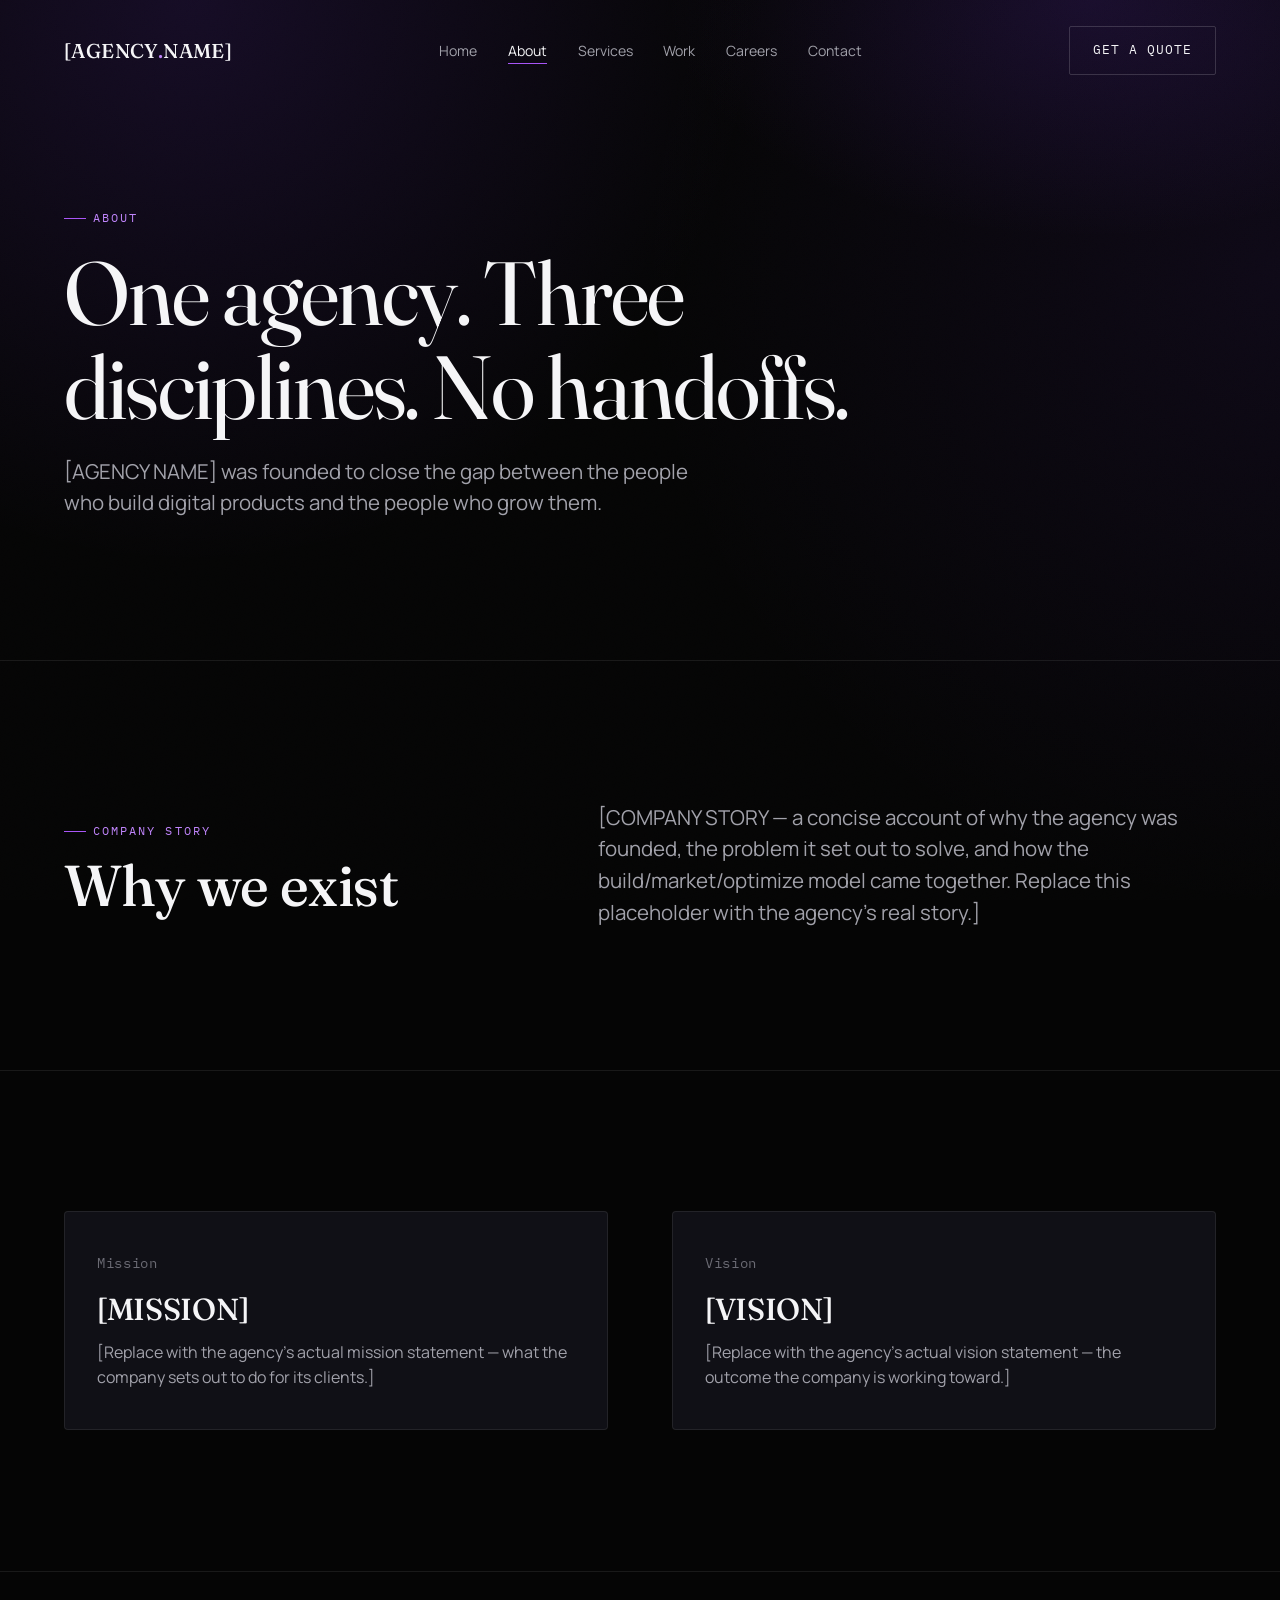
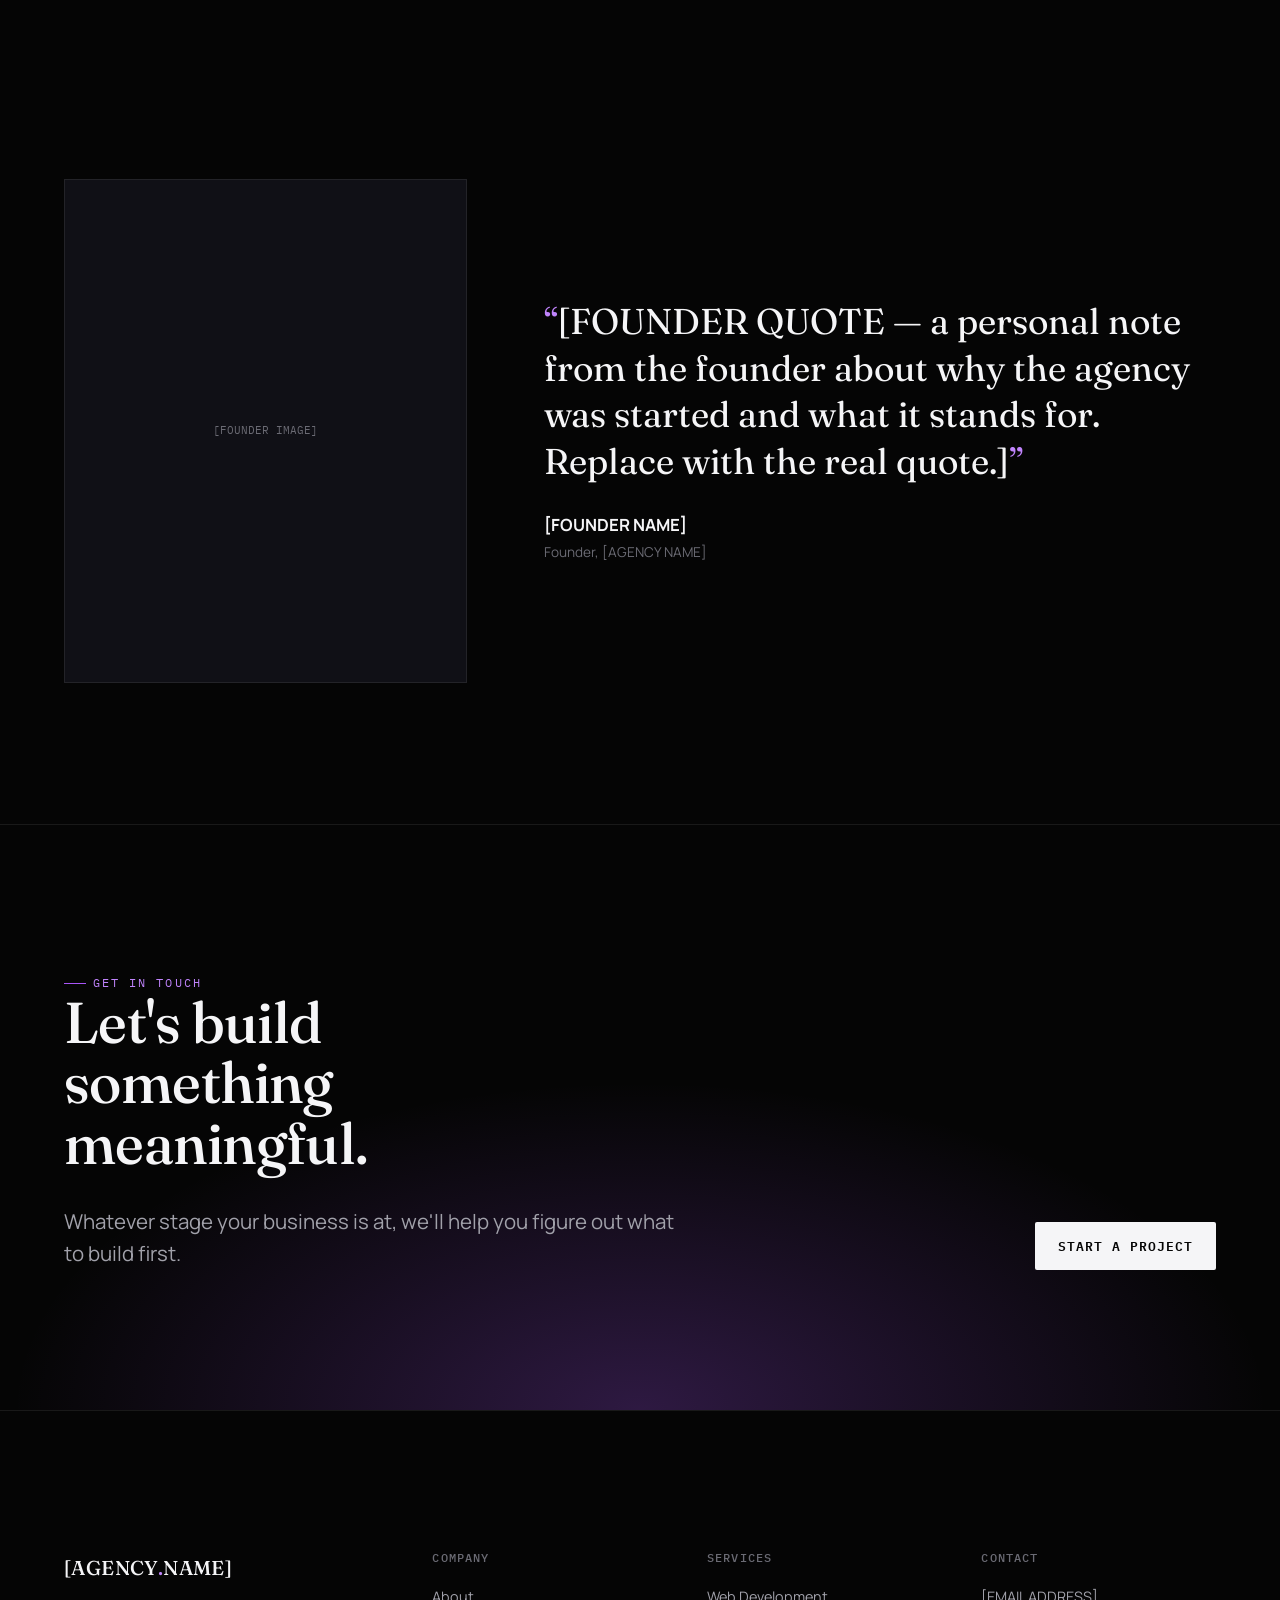
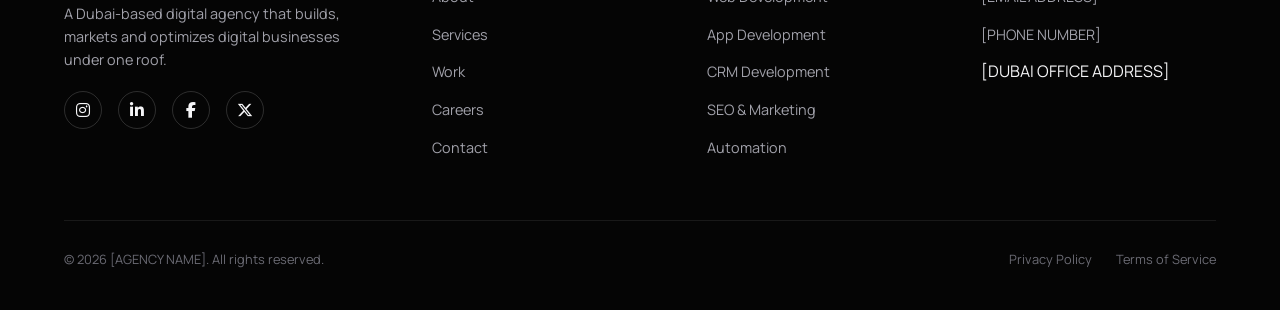
==== about.html @ dce7b220 "Add files via upload" ====
<!DOCTYPE html>
<html lang="en">
<head>
<meta charset="UTF-8">
<meta name="viewport" content="width=device-width, initial-scale=1.0">
<title>About — [AGENCY NAME]</title>
<meta name="description" content="Learn about [AGENCY NAME], a Dubai-based digital agency built around one idea: build, market and optimize as a single discipline.">
<link rel="canonical" href="[WEBSITE DOMAIN]/about.html">
<meta property="og:title" content="About — [AGENCY NAME]">
<meta property="og:description" content="A Dubai-based digital agency built around one idea: build, market and optimize as a single discipline.">
<meta property="og:type" content="website">
<meta property="og:url" content="[WEBSITE DOMAIN]/about.html">
<link rel="preconnect" href="https://fonts.googleapis.com">
<link rel="preconnect" href="https://fonts.gstatic.com" crossorigin>
<link href="https://fonts.googleapis.com/css2?family=Fraunces:ital,opsz,wght@0,9..144,300;0,9..144,400;0,9..144,500;1,9..144,400&family=Manrope:wght@400;500;600;700;800&family=IBM+Plex+Mono:wght@400;500&display=swap" rel="stylesheet">
<link rel="stylesheet" href="https://cdnjs.cloudflare.com/ajax/libs/font-awesome/6.5.1/css/all.min.css">
<link rel="stylesheet" href="css/style.css">
</head>
<body>
<a class="skip-link" href="#main">Skip to content</a>
<div class="grain" aria-hidden="true"></div>

<header class="site-header">
  <div class="container header-inner">
    <a href="index.html" class="logo">[AGENCY<span>.</span>NAME]</a>
    <nav class="main-nav" aria-label="Primary">
      <ul>
        <li><a href="index.html">Home</a></li>
        <li><a href="about.html" aria-current="page">About</a></li>
        <li><a href="services.html">Services</a></li>
        <li><a href="work.html">Work</a></li>
        <li><a href="careers.html">Careers</a></li>
        <li><a href="contact.html">Contact</a></li>
      </ul>
    </nav>
    <div class="header-actions">
      <a href="contact.html" class="btn btn-secondary">Get a Quote</a>
      <button class="nav-toggle" aria-label="Open menu" aria-expanded="false">
        <span></span><span></span><span></span>
      </button>
    </div>
  </div>
</header>

<div class="mobile-nav" id="mobile-nav">
  <nav aria-label="Mobile">
    <ul>
      <li><a href="index.html">Home</a></li>
      <li><a href="about.html">About</a></li>
      <li><a href="services.html">Services</a></li>
      <li><a href="work.html">Work</a></li>
      <li><a href="careers.html">Careers</a></li>
      <li><a href="contact.html">Contact</a></li>
    </ul>
    <a href="contact.html" class="btn btn-primary">Get a Quote</a>
  </nav>
</div>

<main id="main">

  <section class="page-hero">
    <div class="container">
      <span class="eyebrow">About</span>
      <h1>One agency. Three disciplines. No handoffs.</h1>
      <p class="lede">[AGENCY NAME] was founded to close the gap between the people who build digital products and the people who grow them.</p>
    </div>
  </section>

  <section class="section">
    <div class="container split">
      <div data-reveal>
        <span class="eyebrow">Company story</span>
        <h2 style="margin-top:16px;">Why we exist</h2>
      </div>
      <div data-reveal>
        <p class="lede">[COMPANY STORY — a concise account of why the agency was founded, the problem it set out to solve, and how the build/market/optimize model came together. Replace this placeholder with the agency's real story.]</p>
      </div>
    </div>
  </section>

  <section class="section" style="border-top:1px solid var(--border);">
    <div class="container grid grid-2">
      <div class="card" data-reveal>
        <span class="num">Mission</span>
        <h3 style="margin-top:18px;">[MISSION]</h3>
        <p style="margin-top:14px;">[Replace with the agency's actual mission statement — what the company sets out to do for its clients.]</p>
      </div>
      <div class="card" data-reveal>
        <span class="num">Vision</span>
        <h3 style="margin-top:18px;">[VISION]</h3>
        <p style="margin-top:14px;">[Replace with the agency's actual vision statement — the outcome the company is working toward.]</p>
      </div>
    </div>
  </section>

  <!-- 24 FOUNDER'S NOTE -->
  <section class="section" style="border-top:1px solid var(--border);">
    <div class="container">
      <span class="eyebrow" data-reveal>Founder's note</span>
      <div class="founder" style="margin-top:40px;" data-reveal>
        <div class="founder-img"></div>
        <div>
          <p class="founder-quote">[FOUNDER QUOTE — a personal note from the founder about why the agency was started and what it stands for. Replace with the real quote.]</p>
          <div class="founder-attribution">
            <strong>[FOUNDER NAME]</strong>
            <span>Founder, [AGENCY NAME]</span>
          </div>
        </div>
      </div>
    </div>
  </section>

  <!-- 25 ABOUT CTA -->
  <section class="section final-cta" style="border-top:1px solid var(--border);">
    <div class="container">
      <span class="eyebrow" data-reveal>Get in touch</span>
      <h2 data-reveal>Let's build something meaningful.</h2>
      <div class="final-cta-row" data-reveal>
        <p class="lede" style="margin:0;">Whatever stage your business is at, we'll help you figure out what to build first.</p>
        <a href="contact.html" class="btn btn-primary">Start a Project</a>
      </div>
    </div>
  </section>

</main>

<footer class="site-footer">
  <div class="container">
    <div class="footer-top">
      <div class="footer-brand">
        <a href="index.html" class="logo">[AGENCY<span>.</span>NAME]</a>
        <p>A Dubai-based digital agency that builds, markets and optimizes digital businesses under one roof.</p>
        <div class="footer-social">
          <a href="[SOCIAL LINK]" aria-label="Instagram"><i class="fa-brands fa-instagram"></i></a>
          <a href="[SOCIAL LINK]" aria-label="LinkedIn"><i class="fa-brands fa-linkedin-in"></i></a>
          <a href="[SOCIAL LINK]" aria-label="Facebook"><i class="fa-brands fa-facebook-f"></i></a>
          <a href="[SOCIAL LINK]" aria-label="X"><i class="fa-brands fa-x-twitter"></i></a>
        </div>
      </div>
      <div class="footer-col">
        <h4>Company</h4>
        <ul>
          <li><a href="about.html">About</a></li>
          <li><a href="services.html">Services</a></li>
          <li><a href="work.html">Work</a></li>
          <li><a href="careers.html">Careers</a></li>
          <li><a href="contact.html">Contact</a></li>
        </ul>
      </div>
      <div class="footer-col">
        <h4>Services</h4>
        <ul>
          <li><a href="services.html#build">Web Development</a></li>
          <li><a href="services.html#build">App Development</a></li>
          <li><a href="services.html#build">CRM Development</a></li>
          <li><a href="services.html#market">SEO &amp; Marketing</a></li>
          <li><a href="services.html#optimize">Automation</a></li>
        </ul>
      </div>
      <div class="footer-col">
        <h4>Contact</h4>
        <ul>
          <li><a href="mailto:[EMAIL ADDRESS]">[EMAIL ADDRESS]</a></li>
          <li><a href="tel:[PHONE NUMBER]">[PHONE NUMBER]</a></li>
          <li>[DUBAI OFFICE ADDRESS]</li>
        </ul>
      </div>
    </div>
    <div class="footer-bottom">
      <p>© <span data-year></span> [AGENCY NAME]. All rights reserved.</p>
      <div class="footer-legal">
        <a href="privacy-policy.html">Privacy Policy</a>
        <a href="terms-of-service.html">Terms of Service</a>
      </div>
    </div>
  </div>
</footer>

<script src="js/main.js" defer></script>
</body>
</html>
---- css/style.css ----
/* ==========================================================================
   [AGENCY NAME] — Premium Digital Agency
   1. Reset  2. Variables  3. Typography  4. Global  5. Layout  6. Buttons
   7. Header  8. Navigation  9. Hero  10. Sections  11. Cards  12. Forms
   13. Testimonials  14. Footer  15. Animations  16. Responsive  17. A11y
   ========================================================================== */

/* -------------------------------- 1. Reset ------------------------------- */
*, *::before, *::after { box-sizing: border-box; margin: 0; padding: 0; }
html { -webkit-text-size-adjust: 100%; scroll-behavior: smooth; }
body { min-height: 100vh; }
img, picture, video { display: block; max-width: 100%; height: auto; }
a { color: inherit; text-decoration: none; }
button, input, textarea, select { font: inherit; color: inherit; background: none; border: none; }
ul, ol { list-style: none; }
button { cursor: pointer; }

/* ------------------------------ 2. Variables ------------------------------ */
:root{
  /* surfaces */
  --bg-primary:#050505;
  --bg-secondary:#0A0A0D;
  --bg-surface:#101016;
  --bg-elevated:#16161D;

  /* purple system */
  --purple-dark:#3B176D;
  --purple:#7C3AED;
  --purple-bright:#A855F7;
  --purple-light:#C084FC;
  --glow:rgba(168,85,247,.25);
  --glow-soft:rgba(124,58,237,.14);

  /* text */
  --text-primary:#F5F5F7;
  --text-secondary:#A1A1AA;
  --text-muted:#6B6B74;

  /* lines */
  --border:rgba(255,255,255,.08);
  --border-strong:rgba(255,255,255,.16);

  /* type */
  --font-display:'Fraunces', 'Iowan Old Style', serif;
  --font-body:'Manrope', -apple-system, sans-serif;
  --font-mono:'IBM Plex Mono', ui-monospace, monospace;

  /* rhythm */
  --container:1280px;
  --gutter:clamp(20px,5vw,64px);
  --section-pad:clamp(72px,11vw,144px);
  --radius-sm:2px;
  --radius-md:4px;
  --ease:cubic-bezier(.16,1,.3,1);
}

/* ----------------------------- 3. Typography ------------------------------ */
body{
  font-family:var(--font-body);
  background:var(--bg-primary);
  color:var(--text-primary);
  font-size:16px;
  line-height:1.6;
  font-weight:400;
  -webkit-font-smoothing:antialiased;
}

h1,h2,h3,h4{
  font-family:var(--font-display);
  font-weight:500;
  line-height:1.05;
  letter-spacing:-.01em;
  color:var(--text-primary);
}

h1{ font-size:clamp(2.8rem,7vw,6.4rem); font-weight:400; letter-spacing:-.02em; }
h2{ font-size:clamp(2.1rem,4.6vw,3.6rem); }
h3{ font-size:clamp(1.4rem,2.4vw,1.9rem); font-weight:500; }
h4{ font-size:1.15rem; font-weight:600; font-family:var(--font-body); letter-spacing:-.01em; }

p{ color:var(--text-secondary); }
.lede{ font-size:clamp(1.05rem,1.6vw,1.35rem); color:var(--text-secondary); line-height:1.55; max-width:52ch; }

.eyebrow{
  font-family:var(--font-mono);
  font-size:.72rem;
  letter-spacing:.18em;
  text-transform:uppercase;
  color:var(--purple-light);
  display:inline-flex;
  align-items:center;
  gap:.6em;
}
.eyebrow::before{
  content:'';
  width:22px; height:1px;
  background:var(--purple-bright);
  display:inline-block;
}

.num{ font-family:var(--font-mono); color:var(--text-muted); font-size:.85rem; letter-spacing:.05em; }

::selection{ background:var(--purple); color:#fff; }

/* -------------------------------- 4. Global -------------------------------- */
body{
  background-image:
    radial-gradient(circle at 15% 0%, var(--glow-soft), transparent 40%),
    radial-gradient(circle at 100% 30%, rgba(124,58,237,.08), transparent 45%);
  background-attachment:fixed;
  overflow-x:hidden;
}
main{ display:block; }
.container{ max-width:var(--container); margin-inline:auto; padding-inline:var(--gutter); }
.section{ padding-block:var(--section-pad); position:relative; }
.section-tight{ padding-block:clamp(48px,7vw,96px); }
.divider{ border:none; border-top:1px solid var(--border); }
.text-center{ text-align:center; }
.grain{
  position:fixed; inset:0; pointer-events:none; z-index:2; opacity:.035; mix-blend-mode:overlay;
  background-image:url("data:image/svg+xml,%3Csvg xmlns='http://www.w3.org/2000/svg' width='120' height='120'%3E%3Cfilter id='n'%3E%3CfeTurbulence type='fractalNoise' baseFrequency='0.9' numOctaves='2' stitchTiles='stitch'/%3E%3C/filter%3E%3Crect width='100%25' height='100%25' filter='url(%23n)'/%3E%3C/svg%3E");
}

/* -------------------------------- 5. Layout -------------------------------- */
.grid{ display:grid; gap:var(--gutter); }
.grid-2{ grid-template-columns:repeat(2,1fr); }
.grid-3{ grid-template-columns:repeat(3,1fr); }
.grid-12{ grid-template-columns:repeat(12,1fr); }
.split{ display:grid; grid-template-columns:.85fr 1.15fr; gap:clamp(32px,6vw,96px); align-items:center; }
.split.reverse{ grid-template-columns:1.15fr .85fr; }
.split.reverse > *:first-child{ order:2; }

/* -------------------------------- 6. Buttons -------------------------------- */
.btn{
  display:inline-flex; align-items:center; gap:.6em;
  font-family:var(--font-mono);
  font-size:.8rem; letter-spacing:.08em; text-transform:uppercase;
  padding:1.05em 1.8em;
  border-radius:var(--radius-sm);
  transition:transform .45s var(--ease), background .3s ease, border-color .3s ease, color .3s ease;
  white-space:nowrap;
}
.btn-primary{
  background:var(--text-primary); color:var(--bg-primary); font-weight:600;
}
.btn-primary:hover{ background:var(--purple-light); transform:translateY(-2px); }
.btn-secondary{
  border:1px solid var(--border-strong); color:var(--text-primary);
}
.btn-secondary:hover{ border-color:var(--purple-bright); color:var(--purple-light); transform:translateY(-2px); }
.btn-ghost{
  color:var(--text-secondary); border-bottom:1px solid var(--border-strong); padding:.4em 0; border-radius:0;
}
.btn-ghost:hover{ color:var(--purple-light); border-color:var(--purple-bright); }
.btn:focus-visible, a:focus-visible, button:focus-visible, input:focus-visible, textarea:focus-visible, select:focus-visible{
  outline:2px solid var(--purple-bright); outline-offset:3px;
}

/* -------------------------------- 7. Header -------------------------------- */
.site-header{
  position:fixed; top:0; left:0; right:0; z-index:100;
  padding-block:26px;
  transition:padding .4s var(--ease), background .4s var(--ease), backdrop-filter .4s var(--ease), border-color .4s var(--ease);
  border-bottom:1px solid transparent;
}
.site-header.is-scrolled{
  padding-block:16px;
  background:rgba(5,5,5,.72);
  backdrop-filter:blur(16px) saturate(140%);
  -webkit-backdrop-filter:blur(16px) saturate(140%);
  border-bottom:1px solid var(--border);
  box-shadow:0 12px 40px -20px rgba(0,0,0,.6);
}
.header-inner{ display:flex; align-items:center; justify-content:space-between; gap:24px; }
.logo{
  font-family:var(--font-display); font-size:1.25rem; letter-spacing:.02em; color:var(--text-primary); font-weight:500;
}
.logo span{ color:var(--purple-light); }

/* -------------------------------- 8. Navigation -------------------------------- */
.main-nav ul{ display:flex; gap:clamp(20px,2.4vw,40px); }
.main-nav a{
  font-size:.88rem; color:var(--text-secondary); position:relative; padding-block:4px; transition:color .3s ease;
}
.main-nav a::after{
  content:''; position:absolute; left:0; right:100%; bottom:0; height:1px; background:var(--purple-bright);
  transition:right .35s var(--ease);
}
.main-nav a:hover, .main-nav a[aria-current="page"]{ color:var(--text-primary); }
.main-nav a:hover::after, .main-nav a[aria-current="page"]::after{ right:0; }
.header-actions{ display:flex; align-items:center; gap:20px; }
.nav-toggle{
  display:none; flex-direction:column; gap:5px; width:26px; z-index:200;
}
.nav-toggle span{ height:1px; background:var(--text-primary); width:100%; transition:transform .35s var(--ease), opacity .3s ease; }

.mobile-nav{
  position:fixed; inset:0; z-index:150;
  background:rgba(5,5,5,.98); backdrop-filter:blur(20px);
  display:flex; flex-direction:column; justify-content:center; padding:var(--gutter);
  opacity:0; visibility:hidden; transform:translateY(-8px);
  transition:opacity .4s var(--ease), transform .4s var(--ease), visibility 0s linear .4s;
}
.mobile-nav.is-open{ opacity:1; visibility:visible; transform:translateY(0); transition:opacity .4s var(--ease), transform .4s var(--ease); }
.mobile-nav ul{ display:flex; flex-direction:column; gap:6px; }
.mobile-nav a{
  font-family:var(--font-display); font-size:clamp(2.2rem,10vw,3.4rem); font-weight:400; color:var(--text-primary);
  padding-block:.15em; display:inline-block;
}
.mobile-nav a:hover{ color:var(--purple-light); }
.mobile-nav .btn-primary{ margin-top:36px; }

/* -------------------------------- 9. Hero -------------------------------- */
.hero{
  min-height:100svh; display:flex; flex-direction:column; justify-content:flex-end;
  padding-top:calc(var(--section-pad) + 60px);
  padding-bottom:clamp(48px,7vw,88px);
  position:relative;
  border-bottom:1px solid var(--border);
}
.hero::before{
  content:''; position:absolute; inset:0; z-index:-1;
  background:
    radial-gradient(ellipse 60% 50% at 78% 8%, var(--glow), transparent 60%),
    radial-gradient(ellipse 50% 40% at 5% 90%, var(--glow-soft), transparent 65%);
}
.hero-top{ display:flex; justify-content:space-between; align-items:flex-start; gap:32px; margin-bottom:clamp(28px,5vw,60px); }
.hero-kicker{ max-width:360px; }
.hero-kicker p{ font-size:.95rem; margin-top:14px; }
.hero h1{ max-width:16ch; }
.hero h1 em{ font-style:italic; color:var(--purple-light); font-weight:300; }
.hero-bottom{ display:flex; justify-content:space-between; align-items:flex-end; gap:32px; flex-wrap:wrap; }
.hero-actions{ display:flex; gap:16px; flex-wrap:wrap; }
.hero-meta{ display:flex; gap:40px; }
.hero-meta div{ font-family:var(--font-mono); font-size:.72rem; color:var(--text-muted); letter-spacing:.06em; }
.hero-meta strong{ display:block; color:var(--text-primary); font-family:var(--font-body); font-size:1rem; margin-top:6px; }

/* Simple page hero (inner pages) */
.page-hero{
  padding-top:calc(var(--section-pad) + 60px); padding-bottom:var(--section-pad);
  border-bottom:1px solid var(--border); position:relative;
}
.page-hero::before{
  content:''; position:absolute; inset:0; z-index:-1;
  background:radial-gradient(ellipse 55% 60% at 85% 0%, var(--glow-soft), transparent 60%);
}
.page-hero h1{ max-width:18ch; margin-top:18px; }
.page-hero .lede{ margin-top:22px; }

/* -------------------------------- 10. Sections -------------------------------- */
.section-head{ display:flex; justify-content:space-between; align-items:flex-end; gap:40px; margin-bottom:clamp(40px,6vw,72px); flex-wrap:wrap; }
.section-head h2{ margin-top:16px; max-width:14ch; }
.section-head .lede{ margin-top:0; }

/* marquee */
.marquee-wrap{ overflow:hidden; border-block:1px solid var(--border); padding-block:34px; }
.marquee-track{ display:flex; gap:80px; width:max-content; animation:marquee 34s linear infinite; }
.marquee-track span{ font-family:var(--font-display); font-style:italic; font-size:1.4rem; color:var(--text-muted); white-space:nowrap; }
@keyframes marquee{ from{ transform:translateX(0);} to{ transform:translateX(-50%);} }

/* problem list */
.problem-list{ display:grid; grid-template-columns:repeat(2,1fr); gap:1px; background:var(--border); border:1px solid var(--border); margin-top:48px; }
.problem-item{ background:var(--bg-primary); padding:28px 32px; display:flex; gap:18px; align-items:flex-start; }
.problem-item .num{ padding-top:.2em; }

/* BUILD MARKET OPTIMIZE triptych */
.bmo{ display:grid; grid-template-columns:repeat(3,1fr); border:1px solid var(--border); margin-top:56px; }
.bmo-panel{
  padding:44px 34px; border-right:1px solid var(--border); position:relative; cursor:pointer;
  transition:background .5s var(--ease), flex-grow .5s var(--ease);
}
.bmo-panel:last-child{ border-right:none; }
.bmo-panel::before{
  content:''; position:absolute; inset:0; opacity:0; transition:opacity .5s var(--ease);
  background:linear-gradient(180deg, var(--glow-soft), transparent 70%);
}
.bmo-panel.is-active::before, .bmo-panel:hover::before{ opacity:1; }
.bmo-panel .num{ display:block; margin-bottom:28px; }
.bmo-panel h3{ margin-bottom:14px; }
.bmo-panel p{ font-size:.92rem; margin-bottom:22px; }
.bmo-services{ display:flex; flex-direction:column; gap:9px; max-height:0; overflow:hidden; opacity:0; transition:max-height .5s var(--ease), opacity .4s ease; }
.bmo-panel.is-active .bmo-services, .bmo-panel:hover .bmo-services{ max-height:260px; opacity:1; }
.bmo-services li{ font-size:.85rem; color:var(--text-secondary); padding-left:16px; position:relative; }
.bmo-services li::before{ content:'—'; position:absolute; left:0; color:var(--purple-bright); }

/* process */
.process-list{ margin-top:48px; }
.process-row{
  display:grid; grid-template-columns:80px 1fr 1.4fr; gap:32px; align-items:baseline;
  padding-block:30px; border-top:1px solid var(--border);
}
.process-row:last-child{ border-bottom:1px solid var(--border); }
.process-row h3{ font-size:clamp(1.3rem,2.6vw,1.9rem); }

/* industries */
.industry-list{ display:flex; flex-wrap:wrap; gap:14px; margin-top:40px; }
.industry-list span{
  border:1px solid var(--border-strong); padding:.7em 1.3em; border-radius:100px; font-size:.85rem; color:var(--text-secondary);
  transition:border-color .3s ease, color .3s ease;
}
.industry-list span:hover{ border-color:var(--purple-bright); color:var(--purple-light); }

/* final CTA */
.final-cta{
  text-align:left; position:relative; border-top:1px solid var(--border); overflow:hidden;
}
.final-cta::before{
  content:''; position:absolute; inset:0; z-index:-1;
  background:radial-gradient(ellipse 70% 80% at 50% 100%, var(--glow), transparent 70%);
}
.final-cta h2{ max-width:14ch; }
.final-cta-row{ display:flex; justify-content:space-between; align-items:flex-end; gap:32px; flex-wrap:wrap; margin-top:32px; }

/* newsletter */
.newsletter{ border-top:1px solid var(--border); }
.newsletter-inner{ display:flex; justify-content:space-between; align-items:center; gap:32px; flex-wrap:wrap; }
.newsletter-form{ display:flex; gap:0; border-bottom:1px solid var(--border-strong); min-width:320px; padding-bottom:8px; }
.newsletter-form input{ flex:1; font-size:1rem; color:var(--text-primary); }
.newsletter-form input::placeholder{ color:var(--text-muted); }
.newsletter-form button{ font-family:var(--font-mono); font-size:.75rem; letter-spacing:.1em; text-transform:uppercase; color:var(--purple-light); }

/* -------------------------------- 11. Cards -------------------------------- */
.card{
  background:var(--bg-surface); border:1px solid var(--border); padding:38px 32px; border-radius:var(--radius-md);
  transition:border-color .35s ease, transform .35s var(--ease);
}
.card:hover{ border-color:var(--border-strong); transform:translateY(-4px); }

.service-cards{ display:grid; grid-template-columns:repeat(3,1fr); gap:1px; background:var(--border); border:1px solid var(--border); margin-top:8px; }
.service-card{ background:var(--bg-primary); padding:44px 34px; display:flex; flex-direction:column; height:100%; }
.service-card h3{ margin-top:20px; margin-bottom:12px; }
.service-card p{ font-size:.92rem; flex:1; margin-bottom:24px; }

.work-list{ display:flex; flex-direction:column; margin-top:48px; }
.work-item{
  display:grid; grid-template-columns:.9fr 1.6fr; gap:clamp(24px,4vw,56px); align-items:center;
  padding-block:clamp(28px,5vw,48px); border-top:1px solid var(--border); position:relative;
}
.work-list .work-item:last-child{ border-bottom:1px solid var(--border); }
.work-media{ aspect-ratio:4/3; background:var(--bg-surface); border:1px solid var(--border); overflow:hidden; position:relative; }
.work-media::after{ content:'[CASE STUDY IMAGE]'; position:absolute; inset:0; display:flex; align-items:center; justify-content:center; font-family:var(--font-mono); font-size:.7rem; color:var(--text-muted); text-align:center; padding:12px; }
.work-media img{ width:100%; height:100%; object-fit:cover; transition:transform .6s var(--ease); }
.work-item:hover .work-media img{ transform:scale(1.04); }
.work-tags{ display:flex; gap:10px; margin-bottom:16px; }
.work-tags span{ font-family:var(--font-mono); font-size:.7rem; text-transform:uppercase; letter-spacing:.06em; color:var(--text-muted); border:1px solid var(--border-strong); padding:.4em .9em; border-radius:100px; }
.work-item h3{ margin-bottom:12px; }
.work-item p{ max-width:48ch; margin-bottom:18px; }

.faq-item{ border-top:1px solid var(--border); }
.faq-list{ margin-top:20px; }
.faq-list .faq-item:last-child{ border-bottom:1px solid var(--border); }
.faq-q{
  width:100%; display:flex; justify-content:space-between; align-items:center; gap:24px; text-align:left;
  padding-block:26px; font-family:var(--font-body); font-size:1.05rem; font-weight:500; color:var(--text-primary);
}
.faq-q .plus{ font-family:var(--font-mono); color:var(--purple-light); transition:transform .35s var(--ease); flex-shrink:0; }
.faq-item.is-open .faq-q .plus{ transform:rotate(45deg); }
.faq-a{ max-height:0; overflow:hidden; transition:max-height .4s var(--ease); }
.faq-a p{ padding-bottom:26px; max-width:60ch; }

/* -------------------------------- 12. Forms -------------------------------- */
.form-field{ margin-bottom:26px; }
.form-field label{ display:block; font-family:var(--font-mono); font-size:.72rem; letter-spacing:.08em; text-transform:uppercase; color:var(--text-muted); margin-bottom:10px; }
.form-field input, .form-field textarea, .form-field select{
  width:100%; padding:14px 0; border-bottom:1px solid var(--border-strong); font-size:1rem; color:var(--text-primary); background:transparent;
  transition:border-color .3s ease;
}
.form-field select{ padding-block:14px; }
.form-field select option{ background:var(--bg-surface); }
.form-field input:focus, .form-field textarea:focus, .form-field select:focus{ border-color:var(--purple-bright); outline:none; }
.form-field textarea{ resize:vertical; min-height:120px; }
.form-row{ display:grid; grid-template-columns:1fr 1fr; gap:24px; }
.form-field.error input, .form-field.error textarea, .form-field.error select{ border-color:#E4574C; }
.field-error{ display:none; font-size:.78rem; color:#E4574C; margin-top:8px; font-family:var(--font-mono); }
.form-field.error .field-error{ display:block; }
.form-note{ font-size:.82rem; color:var(--text-muted); margin-top:22px; }
.form-success{ display:none; border:1px solid var(--purple-bright); background:var(--glow-soft); padding:22px 24px; margin-top:24px; font-size:.9rem; }
.form-success.is-visible{ display:block; }

/* -------------------------------- 13. Testimonials -------------------------------- */
.testimonial-grid{ display:grid; grid-template-columns:repeat(3,1fr); gap:24px; margin-top:48px; }
.testimonial-card{ aspect-ratio:9/16; background:var(--bg-surface); border:1px solid var(--border); position:relative; overflow:hidden; }
.testimonial-card .poster-label{
  position:absolute; inset:0; display:flex; flex-direction:column; align-items:center; justify-content:center; gap:16px;
  font-family:var(--font-mono); font-size:.72rem; color:var(--text-muted); text-align:center; padding:20px;
}
.play-btn{
  width:56px; height:56px; border-radius:50%; border:1px solid var(--border-strong); display:flex; align-items:center; justify-content:center;
  transition:border-color .3s ease, background .3s ease;
}
.play-btn::before{ content:''; width:0; height:0; border-top:8px solid transparent; border-bottom:8px solid transparent; border-left:13px solid var(--text-primary); margin-left:3px; }
.testimonial-card:hover .play-btn{ border-color:var(--purple-bright); background:var(--glow-soft); }
.testimonial-card video{ position:absolute; inset:0; width:100%; height:100%; object-fit:cover; display:none; }
.testimonial-card.is-playing video{ display:block; }
.testimonial-card.is-playing .poster-label{ display:none; }

/* founder note */
.founder{ display:grid; grid-template-columns:.75fr 1.25fr; gap:clamp(32px,6vw,80px); align-items:center; }
.founder-img{ aspect-ratio:4/5; background:var(--bg-surface); border:1px solid var(--border); position:relative; }
.founder-img::after{ content:'[FOUNDER IMAGE]'; position:absolute; inset:0; display:flex; align-items:center; justify-content:center; font-family:var(--font-mono); font-size:.7rem; color:var(--text-muted); }
.founder-quote{ font-family:var(--font-display); font-size:clamp(1.5rem,2.8vw,2.3rem); font-weight:400; line-height:1.3; color:var(--text-primary); }
.founder-quote::before{ content:'“'; color:var(--purple-light); }
.founder-quote::after{ content:'”'; color:var(--purple-light); }
.founder-attribution{ margin-top:28px; }
.founder-attribution strong{ display:block; font-family:var(--font-body); font-size:1.05rem; }
.founder-attribution span{ font-size:.85rem; color:var(--text-muted); }

/* -------------------------------- 14. Footer -------------------------------- */
.site-footer{ border-top:1px solid var(--border); padding-block:var(--section-pad) 40px; position:relative; }
.footer-top{ display:grid; grid-template-columns:1.4fr 1fr 1fr 1fr; gap:40px; padding-bottom:60px; }
.footer-brand p{ margin-top:18px; max-width:32ch; font-size:.9rem; }
.footer-col h4{ font-family:var(--font-mono); font-size:.72rem; letter-spacing:.1em; text-transform:uppercase; color:var(--text-muted); font-weight:500; margin-bottom:20px; }
.footer-col ul{ display:flex; flex-direction:column; gap:12px; }
.footer-col a{ font-size:.9rem; color:var(--text-secondary); transition:color .3s ease; }
.footer-col a:hover{ color:var(--purple-light); }
.footer-social{ display:flex; gap:16px; margin-top:20px; }
.footer-social a{ width:38px; height:38px; border:1px solid var(--border-strong); border-radius:50%; display:flex; align-items:center; justify-content:center; transition:border-color .3s ease, color .3s ease; }
.footer-social a:hover{ border-color:var(--purple-bright); color:var(--purple-light); }
.footer-bottom{ border-top:1px solid var(--border); padding-top:28px; display:flex; justify-content:space-between; align-items:center; flex-wrap:wrap; gap:16px; }
.footer-bottom p{ font-size:.8rem; color:var(--text-muted); }
.footer-legal{ display:flex; gap:24px; }
.footer-legal a{ font-size:.8rem; color:var(--text-muted); }
.footer-legal a:hover{ color:var(--purple-light); }

/* -------------------------------- 15. Animations -------------------------------- */
[data-reveal]{ opacity:0; transform:translateY(28px); transition:opacity .9s var(--ease), transform .9s var(--ease); }
[data-reveal].is-visible{ opacity:1; transform:translateY(0); }
[data-reveal="stagger"] > *{ transition-delay:calc(var(--i, 0) * 90ms); }

@media (prefers-reduced-motion: reduce){
  *{ animation-duration:.001ms !important; animation-iteration-count:1 !important; transition-duration:.001ms !important; scroll-behavior:auto !important; }
}

/* -------------------------------- 16. Responsive -------------------------------- */
@media (max-width:1080px){
  .footer-top{ grid-template-columns:1.4fr 1fr 1fr; }
  .footer-col:nth-child(4){ grid-column:2; }
}
@media (max-width:900px){
  .main-nav, .header-actions .btn-secondary{ display:none; }
  .nav-toggle{ display:flex; }
  .split, .split.reverse{ grid-template-columns:1fr; }
  .split.reverse > *:first-child{ order:0; }
  .grid-2, .grid-3{ grid-template-columns:1fr; }
  .bmo{ grid-template-columns:1fr; }
  .bmo-panel{ border-right:none; border-bottom:1px solid var(--border); }
  .bmo-services{ max-height:none !important; opacity:1 !important; }
  .service-cards{ grid-template-columns:1fr; }
  .problem-list{ grid-template-columns:1fr; }
  .work-item{ grid-template-columns:1fr; }
  .process-row{ grid-template-columns:50px 1fr; }
  .process-row > p{ grid-column:1/-1; }
  .testimonial-grid{ grid-template-columns:repeat(2,1fr); }
  .footer-top{ grid-template-columns:1fr 1fr; }
  .footer-brand{ grid-column:1/-1; }
  .form-row{ grid-template-columns:1fr; }
  .founder{ grid-template-columns:1fr; }
  .hero-top, .hero-bottom{ flex-direction:column; align-items:flex-start; }
  .newsletter-inner{ flex-direction:column; align-items:flex-start; }
}
@media (max-width:560px){
  .testimonial-grid{ grid-template-columns:1fr; }
  .hero-meta{ gap:24px; flex-wrap:wrap; }
  :root{ --section-pad:64px; }
}

/* -------------------------------- 17. Accessibility -------------------------------- */
.skip-link{
  position:absolute; left:-999px; top:auto; background:var(--purple); color:#fff; padding:14px 20px; z-index:999;
  font-family:var(--font-mono); font-size:.85rem;
}
.skip-link:focus{ left:16px; top:16px; }
.sr-only{ position:absolute; width:1px; height:1px; overflow:hidden; clip:rect(0,0,0,0); white-space:nowrap; }
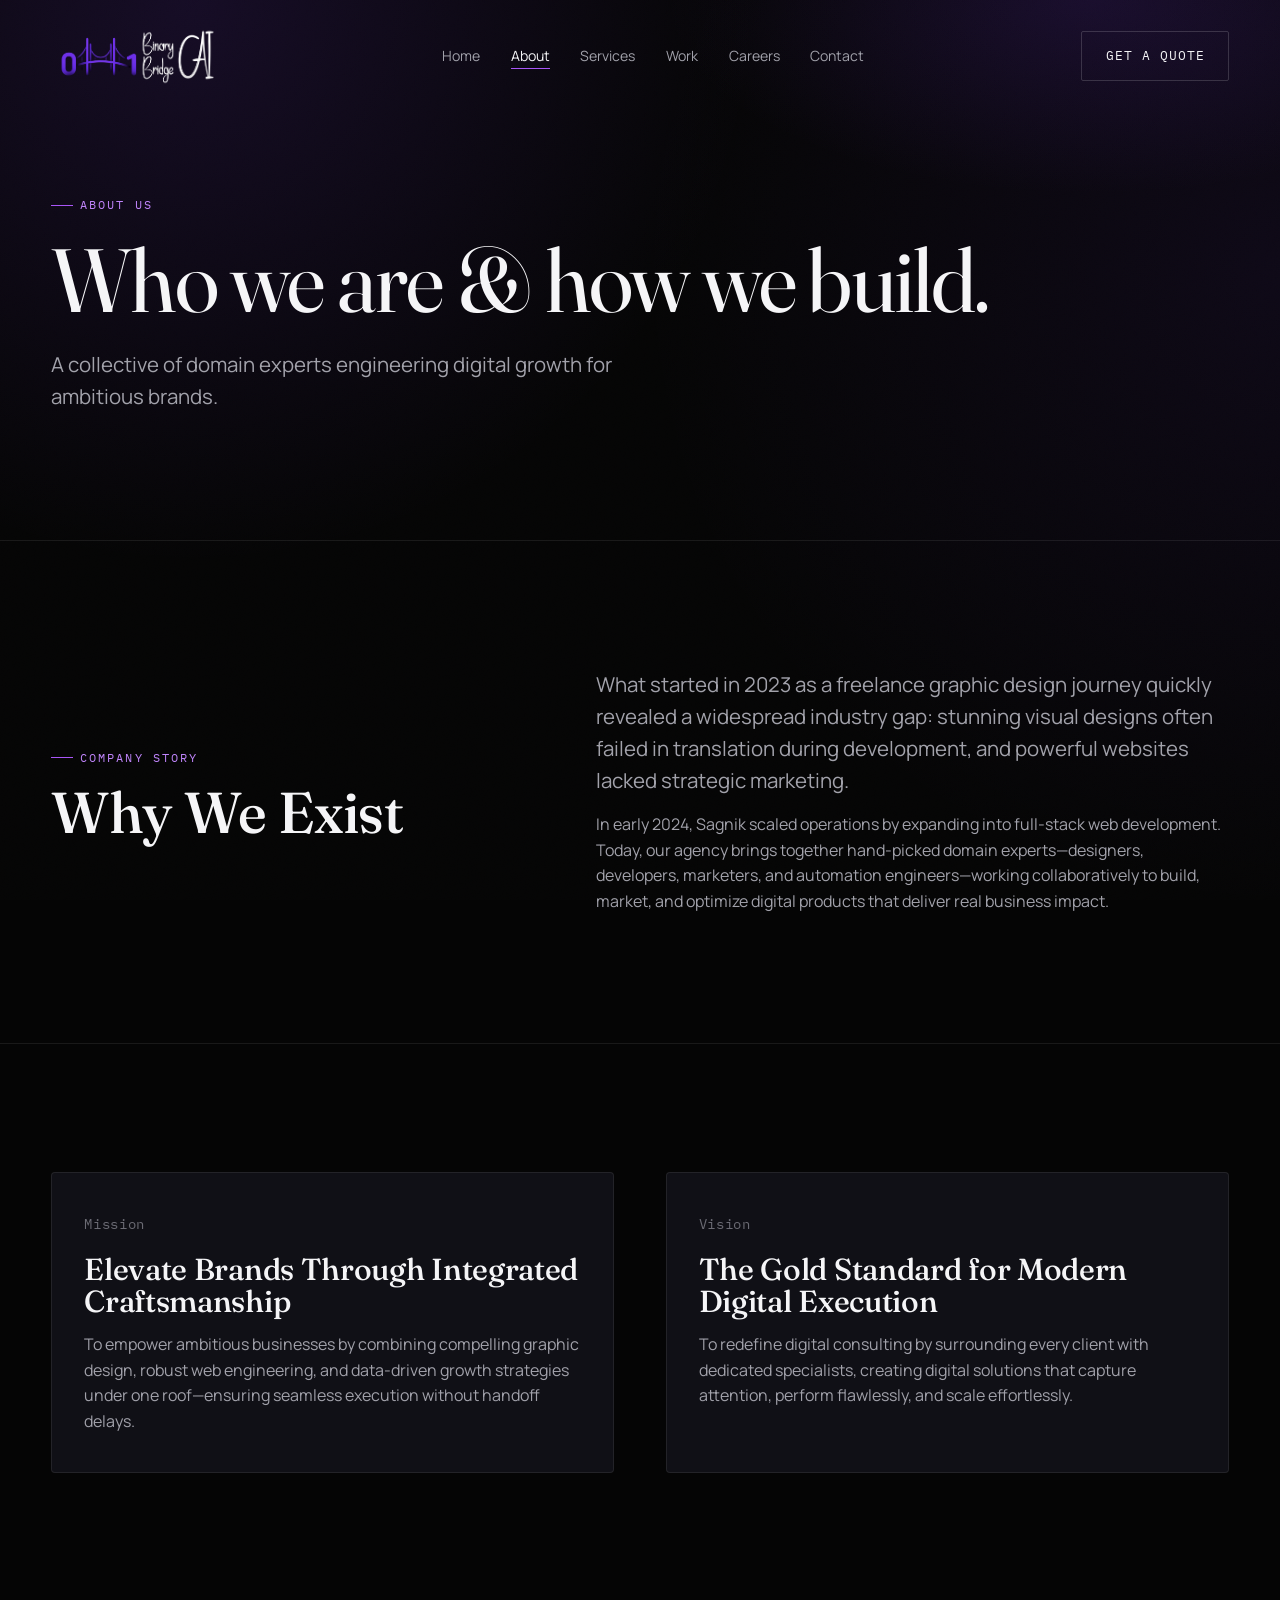
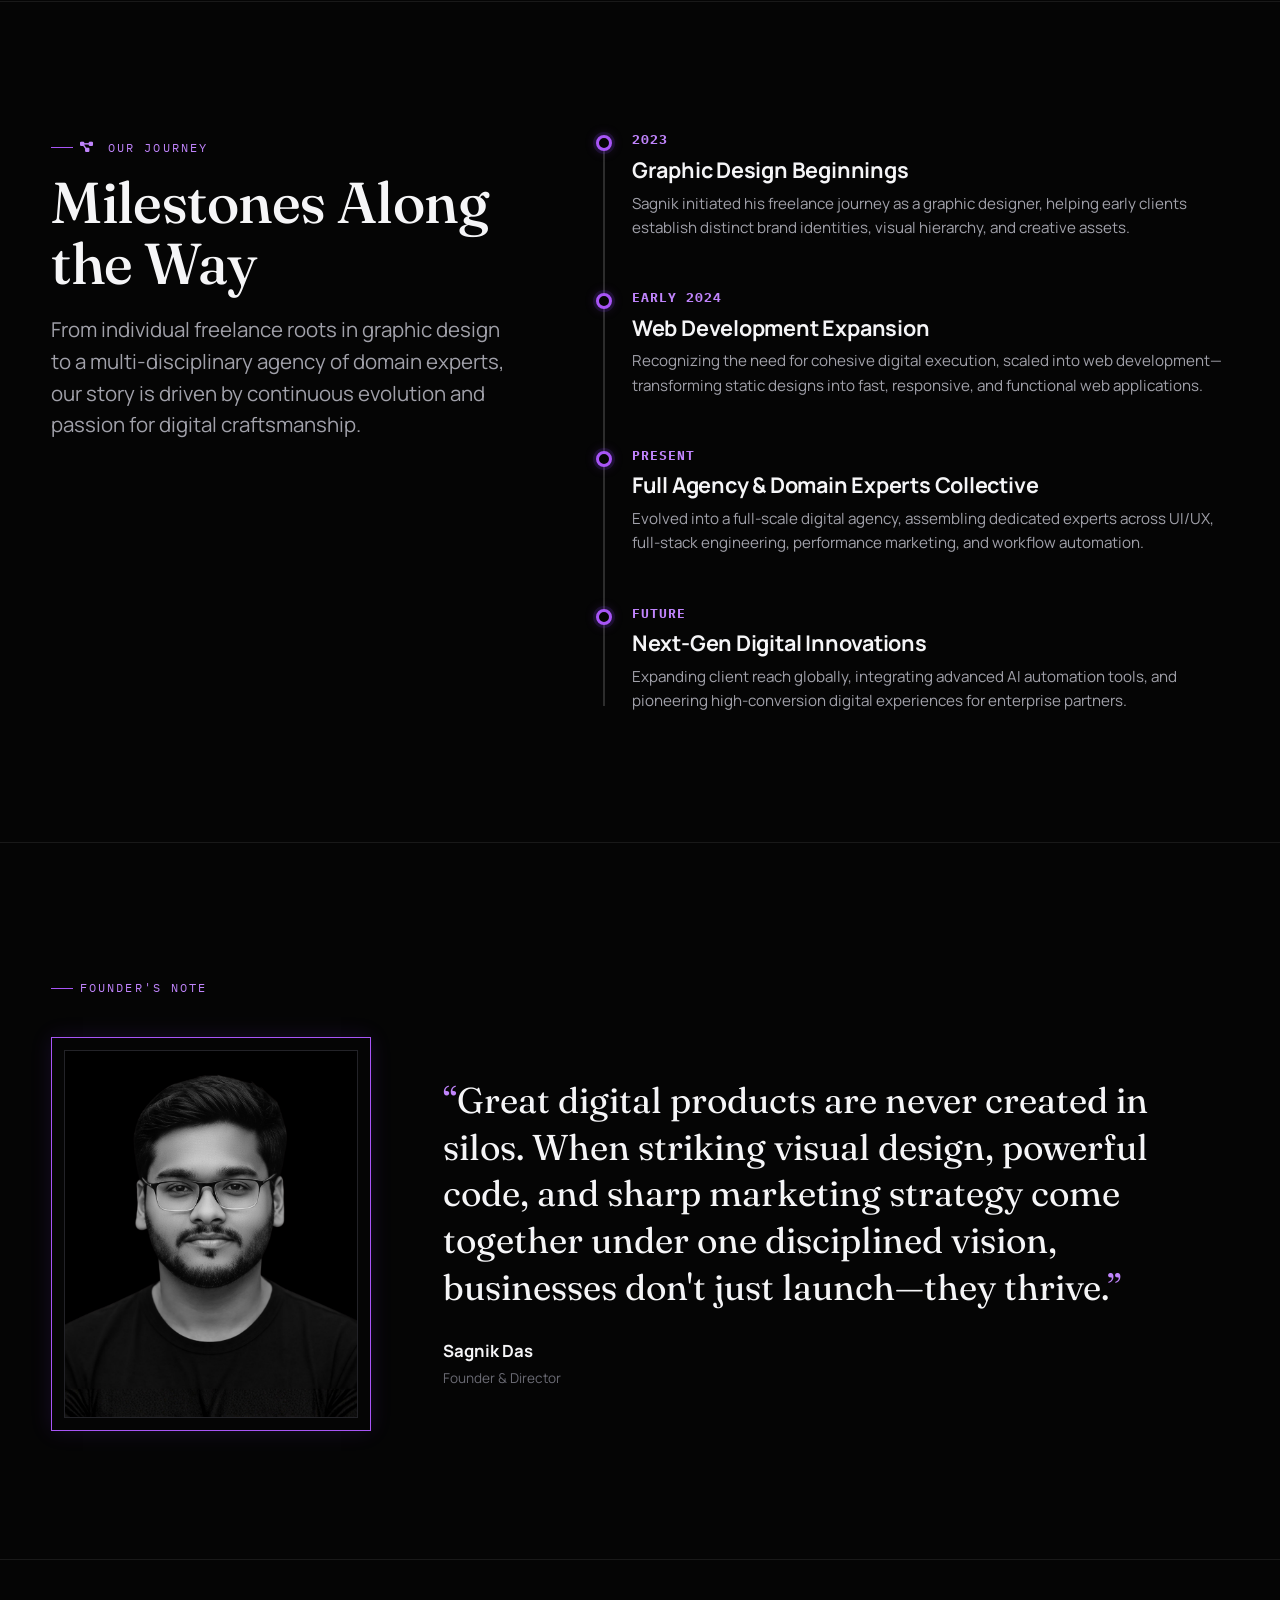
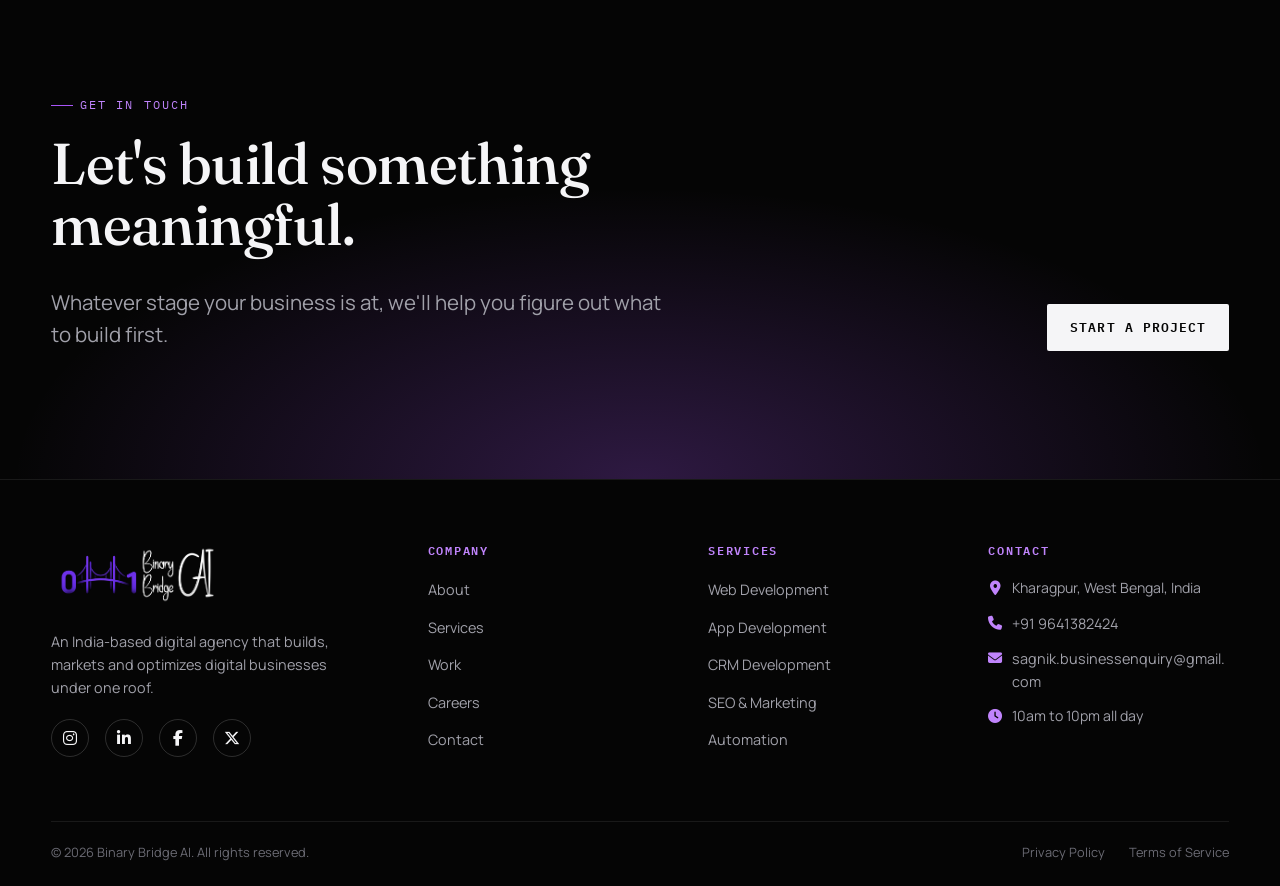
==== commit c2a3e651: "Add files via upload" ====
--- a/about.html
+++ b/about.html
@@ -1,181 +1,271 @@
 <!DOCTYPE html>
 <html lang="en">
+
 <head>
-<meta charset="UTF-8">
-<meta name="viewport" content="width=device-width, initial-scale=1.0">
-<title>About — [AGENCY NAME]</title>
-<meta name="description" content="Learn about [AGENCY NAME], a Dubai-based digital agency built around one idea: build, market and optimize as a single discipline.">
-<link rel="canonical" href="[WEBSITE DOMAIN]/about.html">
-<meta property="og:title" content="About — [AGENCY NAME]">
-<meta property="og:description" content="A Dubai-based digital agency built around one idea: build, market and optimize as a single discipline.">
-<meta property="og:type" content="website">
-<meta property="og:url" content="[WEBSITE DOMAIN]/about.html">
-<link rel="preconnect" href="https://fonts.googleapis.com">
-<link rel="preconnect" href="https://fonts.gstatic.com" crossorigin>
-<link href="https://fonts.googleapis.com/css2?family=Fraunces:ital,opsz,wght@0,9..144,300;0,9..144,400;0,9..144,500;1,9..144,400&family=Manrope:wght@400;500;600;700;800&family=IBM+Plex+Mono:wght@400;500&display=swap" rel="stylesheet">
-<link rel="stylesheet" href="https://cdnjs.cloudflare.com/ajax/libs/font-awesome/6.5.1/css/all.min.css">
-<link rel="stylesheet" href="css/style.css">
+  <meta charset="UTF-8">
+  <meta name="viewport" content="width=device-width, initial-scale=1.0">
+  <title>About — Binary Bridge AI</title>
+  <meta name="description"
+    content="Learn about Binary Bridge AI — founded in 2023 by Sagnik, evolving from graphic design to web development and a full-service agency of domain experts.">
+  <link rel="canonical" href="https://binarybridge.ai/about.html">
+  <meta property="og:title" content="About — Binary Bridge AI">
+  <meta property="og:description"
+    content="From graphic design beginnings in 2023 to web development and a full-service collective of expert domain professionals.">
+  <meta property="og:type" content="website">
+  <meta property="og:url" content="https://binarybridge.ai/about.html">
+  <link rel="preconnect" href="https://fonts.googleapis.com">
+  <link rel="preconnect" href="https://fonts.gstatic.com" crossorigin>
+  <link
+    href="https://fonts.googleapis.com/css2?family=Fraunces:ital,opsz,wght@0,9..144,300;0,9..144,400;0,9..144,500;1,9..144,400&family=Manrope:wght@400;500;600;700;800&family=IBM+Plex+Mono:wght@400;500&display=swap"
+    rel="stylesheet">
+  <link rel="stylesheet" href="https://cdnjs.cloudflare.com/ajax/libs/font-awesome/6.5.1/css/all.min.css">
+  <link rel="icon" type="image/png" href="assets/logos/favicon.png">
+  <link rel="apple-touch-icon" href="assets/logos/favicon.png">
+  <link rel="stylesheet" href="css/style.css">
 </head>
+
 <body>
-<a class="skip-link" href="#main">Skip to content</a>
-<div class="grain" aria-hidden="true"></div>
-
-<header class="site-header">
-  <div class="container header-inner">
-    <a href="index.html" class="logo">[AGENCY<span>.</span>NAME]</a>
-    <nav class="main-nav" aria-label="Primary">
-      <ul>
-        <li><a href="index.html">Home</a></li>
-        <li><a href="about.html" aria-current="page">About</a></li>
-        <li><a href="services.html">Services</a></li>
-        <li><a href="work.html">Work</a></li>
-        <li><a href="careers.html">Careers</a></li>
-        <li><a href="contact.html">Contact</a></li>
-      </ul>
-    </nav>
-    <div class="header-actions">
-      <a href="contact.html" class="btn btn-secondary">Get a Quote</a>
-      <button class="nav-toggle" aria-label="Open menu" aria-expanded="false">
-        <span></span><span></span><span></span>
-      </button>
-    </div>
-  </div>
-</header>
-
-<div class="mobile-nav" id="mobile-nav">
-  <nav aria-label="Mobile">
-    <ul>
-      <li><a href="index.html">Home</a></li>
-      <li><a href="about.html">About</a></li>
-      <li><a href="services.html">Services</a></li>
-      <li><a href="work.html">Work</a></li>
-      <li><a href="careers.html">Careers</a></li>
-      <li><a href="contact.html">Contact</a></li>
-    </ul>
-    <a href="contact.html" class="btn btn-primary">Get a Quote</a>
-  </nav>
-</div>
-
-<main id="main">
-
-  <section class="page-hero">
-    <div class="container">
-      <span class="eyebrow">About</span>
-      <h1>One agency. Three disciplines. No handoffs.</h1>
-      <p class="lede">[AGENCY NAME] was founded to close the gap between the people who build digital products and the people who grow them.</p>
-    </div>
-  </section>
-
-  <section class="section">
-    <div class="container split">
-      <div data-reveal>
-        <span class="eyebrow">Company story</span>
-        <h2 style="margin-top:16px;">Why we exist</h2>
-      </div>
-      <div data-reveal>
-        <p class="lede">[COMPANY STORY — a concise account of why the agency was founded, the problem it set out to solve, and how the build/market/optimize model came together. Replace this placeholder with the agency's real story.]</p>
-      </div>
-    </div>
-  </section>
-
-  <section class="section" style="border-top:1px solid var(--border);">
-    <div class="container grid grid-2">
-      <div class="card" data-reveal>
-        <span class="num">Mission</span>
-        <h3 style="margin-top:18px;">[MISSION]</h3>
-        <p style="margin-top:14px;">[Replace with the agency's actual mission statement — what the company sets out to do for its clients.]</p>
-      </div>
-      <div class="card" data-reveal>
-        <span class="num">Vision</span>
-        <h3 style="margin-top:18px;">[VISION]</h3>
-        <p style="margin-top:14px;">[Replace with the agency's actual vision statement — the outcome the company is working toward.]</p>
-      </div>
-    </div>
-  </section>
-
-  <!-- 24 FOUNDER'S NOTE -->
-  <section class="section" style="border-top:1px solid var(--border);">
-    <div class="container">
-      <span class="eyebrow" data-reveal>Founder's note</span>
-      <div class="founder" style="margin-top:40px;" data-reveal>
-        <div class="founder-img"></div>
-        <div>
-          <p class="founder-quote">[FOUNDER QUOTE — a personal note from the founder about why the agency was started and what it stands for. Replace with the real quote.]</p>
-          <div class="founder-attribution">
-            <strong>[FOUNDER NAME]</strong>
-            <span>Founder, [AGENCY NAME]</span>
-          </div>
-        </div>
-      </div>
-    </div>
-  </section>
-
-  <!-- 25 ABOUT CTA -->
-  <section class="section final-cta" style="border-top:1px solid var(--border);">
-    <div class="container">
-      <span class="eyebrow" data-reveal>Get in touch</span>
-      <h2 data-reveal>Let's build something meaningful.</h2>
-      <div class="final-cta-row" data-reveal>
-        <p class="lede" style="margin:0;">Whatever stage your business is at, we'll help you figure out what to build first.</p>
-        <a href="contact.html" class="btn btn-primary">Start a Project</a>
-      </div>
-    </div>
-  </section>
-
-</main>
-
-<footer class="site-footer">
-  <div class="container">
-    <div class="footer-top">
-      <div class="footer-brand">
-        <a href="index.html" class="logo">[AGENCY<span>.</span>NAME]</a>
-        <p>A Dubai-based digital agency that builds, markets and optimizes digital businesses under one roof.</p>
-        <div class="footer-social">
-          <a href="[SOCIAL LINK]" aria-label="Instagram"><i class="fa-brands fa-instagram"></i></a>
-          <a href="[SOCIAL LINK]" aria-label="LinkedIn"><i class="fa-brands fa-linkedin-in"></i></a>
-          <a href="[SOCIAL LINK]" aria-label="Facebook"><i class="fa-brands fa-facebook-f"></i></a>
-          <a href="[SOCIAL LINK]" aria-label="X"><i class="fa-brands fa-x-twitter"></i></a>
-        </div>
-      </div>
-      <div class="footer-col">
-        <h4>Company</h4>
+  <a class="skip-link" href="#main">Skip to content</a>
+  <div class="grain" aria-hidden="true"></div>
+
+  <header class="site-header">
+    <div class="container header-inner">
+      <a href="index.html" class="logo"><img src="assets/logos/logo.png" alt="Binary Bridge AI" class="logo-img"></a>
+      <nav class="main-nav" aria-label="Primary">
         <ul>
-          <li><a href="about.html">About</a></li>
+          <li><a href="index.html">Home</a></li>
+          <li><a href="about.html" aria-current="page">About</a></li>
           <li><a href="services.html">Services</a></li>
           <li><a href="work.html">Work</a></li>
           <li><a href="careers.html">Careers</a></li>
           <li><a href="contact.html">Contact</a></li>
         </ul>
-      </div>
-      <div class="footer-col">
-        <h4>Services</h4>
-        <ul>
-          <li><a href="services.html#build">Web Development</a></li>
-          <li><a href="services.html#build">App Development</a></li>
-          <li><a href="services.html#build">CRM Development</a></li>
-          <li><a href="services.html#market">SEO &amp; Marketing</a></li>
-          <li><a href="services.html#optimize">Automation</a></li>
-        </ul>
-      </div>
-      <div class="footer-col">
-        <h4>Contact</h4>
-        <ul>
-          <li><a href="mailto:[EMAIL ADDRESS]">[EMAIL ADDRESS]</a></li>
-          <li><a href="tel:[PHONE NUMBER]">[PHONE NUMBER]</a></li>
-          <li>[DUBAI OFFICE ADDRESS]</li>
-        </ul>
+      </nav>
+      <div class="header-actions">
+        <a href="contact.html" class="btn btn-secondary">Get a Quote</a>
+        <button class="nav-toggle" aria-label="Open menu" aria-expanded="false">
+          <span></span><span></span><span></span>
+        </button>
       </div>
     </div>
-    <div class="footer-bottom">
-      <p>© <span data-year></span> [AGENCY NAME]. All rights reserved.</p>
-      <div class="footer-legal">
-        <a href="privacy-policy.html">Privacy Policy</a>
-        <a href="terms-of-service.html">Terms of Service</a>
-      </div>
+  </header>
+
+  <div class="mobile-nav" id="mobile-nav">
+  <button class="mobile-nav-close" id="mobile-nav-close" aria-label="Close menu">&times;</button>
+  <div class="mobile-nav-inner">
+    <nav class="mobile-nav-menu" aria-label="Mobile">
+      <ul>
+        <li><a href="index.html"><span>01</span> Home</a></li>
+        <li><a href="about.html"><span>02</span> About</a></li>
+        <li><a href="services.html"><span>03</span> Services</a></li>
+        <li><a href="work.html"><span>04</span> Work</a></li>
+        <li><a href="careers.html"><span>05</span> Careers</a></li>
+        <li><a href="contact.html"><span>06</span> Contact</a></li>
+      </ul>
+    </nav>
+    <div class="mobile-nav-footer">
+      <div class="mobile-nav-info">
+        <span>Direct Contact</span>
+        <a href="mailto:hello@binarybridge.ai">hello@binarybridge.ai</a>
+      </div>
+      <a href="contact.html" class="btn btn-primary btn-large">Start a Project &rarr;</a>
     </div>
   </div>
-</footer>
-
-<script src="js/main.js" defer></script>
+</div>
+
+  <main id="main">
+
+    <section class="page-hero">
+      <div class="container">
+        <span class="eyebrow">About Us</span>
+        <h1>Who we are &amp; how we build.</h1>
+        <p class="lede">A collective of domain experts engineering digital growth for ambitious brands.</p>
+      </div>
+    </section>
+
+    <section class="section">
+      <div class="container split">
+        <div data-reveal>
+          <span class="eyebrow">Company Story</span>
+          <h2 style="margin-top:16px;">Why We Exist</h2>
+        </div>
+        <div data-reveal>
+          <p class="lede">What started in 2023 as a freelance graphic design journey quickly revealed a widespread
+            industry gap: stunning visual designs often failed in translation during development, and powerful websites
+            lacked strategic marketing.</p>
+          <p style="margin-top:16px;">In early 2024, Sagnik scaled operations by expanding into full-stack web
+            development. Today, our agency brings together hand-picked domain experts—designers, developers, marketers,
+            and automation engineers—working collaboratively to build, market, and optimize digital products that
+            deliver real business impact.</p>
+        </div>
+      </div>
+    </section>
+
+    <section class="section" style="border-top:1px solid var(--border);">
+      <div class="container grid grid-2">
+        <div class="card" data-reveal>
+          <span class="num">Mission</span>
+          <h3 style="margin-top:18px;">Elevate Brands Through Integrated Craftsmanship</h3>
+          <p style="margin-top:14px;">To empower ambitious businesses by combining compelling graphic design, robust web
+            engineering, and data-driven growth strategies under one roof—ensuring seamless execution without handoff
+            delays.</p>
+        </div>
+        <div class="card" data-reveal>
+          <span class="num">Vision</span>
+          <h3 style="margin-top:18px;">The Gold Standard for Modern Digital Execution</h3>
+          <p style="margin-top:14px;">To redefine digital consulting by surrounding every client with dedicated
+            specialists, creating digital solutions that capture attention, perform flawlessly, and scale effortlessly.
+          </p>
+        </div>
+      </div>
+    </section>
+
+    <!-- OUR JOURNEY MILESTONES -->
+    <section class="section journey-section" style="border-top:1px solid var(--border);">
+      <div class="container split journey-split">
+        <div class="journey-info" data-reveal>
+          <span class="eyebrow"><i class="fa-solid fa-diagram-project" style="margin-right:6px;" aria-hidden="true"></i>
+            Our Journey</span>
+          <h2 style="margin-top:16px;">Milestones Along the Way</h2>
+          <p class="lede" style="margin-top:20px;">From individual freelance roots in graphic design to a
+            multi-disciplinary agency of domain experts, our story is driven by continuous evolution and passion for
+            digital craftsmanship.</p>
+        </div>
+        <div class="journey-timeline" data-reveal>
+          <div class="timeline-item">
+            <div class="timeline-dot"></div>
+            <div class="timeline-content">
+              <span class="timeline-tag">2023</span>
+              <h3>Graphic Design Beginnings</h3>
+              <p>Sagnik initiated his freelance journey as a graphic designer, helping early clients establish distinct
+                brand identities, visual hierarchy, and creative assets.</p>
+            </div>
+          </div>
+          <div class="timeline-item">
+            <div class="timeline-dot"></div>
+            <div class="timeline-content">
+              <span class="timeline-tag">EARLY 2024</span>
+              <h3>Web Development Expansion</h3>
+              <p>Recognizing the need for cohesive digital execution, scaled into web development—transforming static
+                designs into fast, responsive, and functional web applications.</p>
+            </div>
+          </div>
+          <div class="timeline-item">
+            <div class="timeline-dot"></div>
+            <div class="timeline-content">
+              <span class="timeline-tag">PRESENT</span>
+              <h3>Full Agency &amp; Domain Experts Collective</h3>
+              <p>Evolved into a full-scale digital agency, assembling dedicated experts across UI/UX, full-stack
+                engineering, performance marketing, and workflow automation.</p>
+            </div>
+          </div>
+          <div class="timeline-item">
+            <div class="timeline-dot"></div>
+            <div class="timeline-content">
+              <span class="timeline-tag">FUTURE</span>
+              <h3>Next-Gen Digital Innovations</h3>
+              <p>Expanding client reach globally, integrating advanced AI automation tools, and pioneering
+                high-conversion digital experiences for enterprise partners.</p>
+            </div>
+          </div>
+        </div>
+      </div>
+    </section>
+
+    <!-- 24 FOUNDER'S NOTE -->
+    <section class="section" style="border-top:1px solid var(--border);">
+      <div class="container">
+        <span class="eyebrow" data-reveal>Founder's Note</span>
+        <div class="founder" style="margin-top:40px;" data-reveal>
+          <div class="founder-img-wrap">
+            <div class="founder-img">
+              <img src="assets/images/about/sagnik.png" alt="Sagnik — Founder &amp; Creative Director" loading="lazy">
+            </div>
+          </div>
+          <div>
+            <p class="founder-quote">Great digital products are never created in silos. When striking visual design,
+              powerful code, and sharp marketing strategy come together under one disciplined vision, businesses don't
+              just launch—they thrive.</p>
+            <div class="founder-attribution">
+              <strong>Sagnik Das</strong>
+              <span>Founder &amp; Director</span>
+            </div>
+          </div>
+        </div>
+      </div>
+    </section>
+
+    <!-- 25 ABOUT CTA -->
+    <section class="section final-cta" style="border-top:1px solid var(--border);">
+      <div class="container">
+        <span class="eyebrow" data-reveal>Get in touch</span>
+        <h2 data-reveal>Let's build something meaningful.</h2>
+        <div class="final-cta-row" data-reveal>
+          <p class="lede" style="margin:0;">Whatever stage your business is at, we'll help you figure out what to build
+            first.</p>
+          <a href="contact.html" class="btn btn-primary">Start a Project</a>
+        </div>
+      </div>
+    </section>
+
+  </main>
+
+  <footer class="site-footer">
+    <div class="container">
+      <div class="footer-top">
+        <div class="footer-brand">
+          <a href="index.html" class="logo"><img src="assets/logos/logo.png" alt="Binary Bridge AI" class="logo-img"></a>
+          <p>An India-based digital agency that builds, markets and optimizes digital businesses under one roof.</p>
+          <div class="footer-social">
+            <a href="[SOCIAL LINK]" aria-label="Instagram"><i class="fa-brands fa-instagram"></i></a>
+            <a href="[SOCIAL LINK]" aria-label="LinkedIn"><i class="fa-brands fa-linkedin-in"></i></a>
+            <a href="[SOCIAL LINK]" aria-label="Facebook"><i class="fa-brands fa-facebook-f"></i></a>
+            <a href="[SOCIAL LINK]" aria-label="X"><i class="fa-brands fa-x-twitter"></i></a>
+          </div>
+        </div>
+        <div class="footer-col">
+          <h4>Company</h4>
+          <ul>
+            <li><a href="about.html">About</a></li>
+            <li><a href="services.html">Services</a></li>
+            <li><a href="work.html">Work</a></li>
+            <li><a href="careers.html">Careers</a></li>
+            <li><a href="contact.html">Contact</a></li>
+          </ul>
+        </div>
+        <div class="footer-col">
+          <h4>Services</h4>
+          <ul>
+            <li><a href="services.html#build">Web Development</a></li>
+            <li><a href="services.html#build">App Development</a></li>
+            <li><a href="services.html#build">CRM Development</a></li>
+            <li><a href="services.html#market">SEO &amp; Marketing</a></li>
+            <li><a href="services.html#optimize">Automation</a></li>
+          </ul>
+        </div>
+        <div class="footer-col">
+          <h4>Contact</h4>
+          <ul class="footer-contact-list">
+            <li><i class="fa-solid fa-location-dot" aria-hidden="true"></i> <span>Kharagpur, West Bengal, India</span>
+            </li>
+            <li><i class="fa-solid fa-phone" aria-hidden="true"></i> <a href="tel:+919641382424">+91 9641382424</a></li>
+            <li><i class="fa-solid fa-envelope" aria-hidden="true"></i> <a
+                href="mailto:sagnik.businessenquiry@gmail.com">sagnik.businessenquiry@gmail.com</a></li>
+            <li><i class="fa-solid fa-clock" aria-hidden="true"></i> <span>10am to 10pm all day</span></li>
+          </ul>
+        </div>
+      </div>
+      <div class="footer-bottom">
+        <p>© <span data-year></span> Binary Bridge AI. All rights reserved.</p>
+        <div class="footer-legal">
+          <a href="privacy-policy.html">Privacy Policy</a>
+          <a href="terms-of-service.html">Terms of Service</a>
+        </div>
+      </div>
+    </div>
+  </footer>
+
+  <script src="js/main.js" defer></script>
 </body>
-</html>
+
+</html>
--- a/css/style.css
+++ b/css/style.css
@@ -1,5 +1,5 @@
 /* ==========================================================================
-   [AGENCY NAME] — Premium Digital Agency
+   Binary Bridge AI — Premium Digital Agency
    1. Reset  2. Variables  3. Typography  4. Global  5. Layout  6. Buttons
    7. Header  8. Navigation  9. Hero  10. Sections  11. Cards  12. Forms
    13. Testimonials  14. Footer  15. Animations  16. Responsive  17. A11y
@@ -7,8 +7,8 @@
 
 /* -------------------------------- 1. Reset ------------------------------- */
 *, *::before, *::after { box-sizing: border-box; margin: 0; padding: 0; }
-html { -webkit-text-size-adjust: 100%; scroll-behavior: smooth; }
-body { min-height: 100vh; }
+html { -webkit-text-size-adjust: 100%; scroll-behavior: smooth; overflow-x: hidden; width: 100%; max-width: 100vw; }
+body { min-height: 100vh; overflow-x: hidden; width: 100%; max-width: 100vw; position: relative; }
 img, picture, video { display: block; max-width: 100%; height: auto; }
 a { color: inherit; text-decoration: none; }
 button, input, textarea, select { font: inherit; color: inherit; background: none; border: none; }
@@ -47,8 +47,8 @@
 
   /* rhythm */
   --container:1280px;
-  --gutter:clamp(20px,5vw,64px);
-  --section-pad:clamp(72px,11vw,144px);
+  --gutter:clamp(16px,4vw,64px);
+  --section-pad:clamp(60px,10vw,144px);
   --radius-sm:2px;
   --radius-md:4px;
   --ease:cubic-bezier(.16,1,.3,1);
@@ -103,15 +103,19 @@
 ::selection{ background:var(--purple); color:#fff; }
 
 /* -------------------------------- 4. Global -------------------------------- */
+html, body{
+  overflow-x:hidden !important;
+  max-width:100% !important;
+  width:100% !important;
+}
 body{
   background-image:
     radial-gradient(circle at 15% 0%, var(--glow-soft), transparent 40%),
     radial-gradient(circle at 100% 30%, rgba(124,58,237,.08), transparent 45%);
   background-attachment:fixed;
-  overflow-x:hidden;
-}
-main{ display:block; }
-.container{ max-width:var(--container); margin-inline:auto; padding-inline:var(--gutter); }
+}
+main{ display:block; overflow-x:hidden; width:100%; }
+.container{ max-width:var(--container); margin-inline:auto; padding-inline:var(--gutter); width:100%; box-sizing:border-box; }
 .section{ padding-block:var(--section-pad); position:relative; }
 .section-tight{ padding-block:clamp(48px,7vw,96px); }
 .divider{ border:none; border-top:1px solid var(--border); }
@@ -164,7 +168,7 @@
   border-bottom:1px solid transparent;
 }
 .site-header.is-scrolled{
-  padding-block:16px;
+  padding-block:14px;
   background:rgba(5,5,5,.72);
   backdrop-filter:blur(16px) saturate(140%);
   -webkit-backdrop-filter:blur(16px) saturate(140%);
@@ -173,9 +177,20 @@
 }
 .header-inner{ display:flex; align-items:center; justify-content:space-between; gap:24px; }
 .logo{
-  font-family:var(--font-display); font-size:1.25rem; letter-spacing:.02em; color:var(--text-primary); font-weight:500;
-}
-.logo span{ color:var(--purple-light); }
+  display:inline-flex; align-items:center; line-height:1; text-decoration:none;
+}
+.logo-img{
+  height:60px; max-height:72px; width:auto; object-fit:contain; display:block;
+  transition:filter .35s var(--ease), transform .35s var(--ease), height .35s var(--ease);
+  filter:drop-shadow(0 0 0px transparent);
+}
+.site-header.is-scrolled .logo-img{
+  height:48px;
+}
+.logo:hover .logo-img{
+  transform:scale(1.06);
+  filter:drop-shadow(0 0 24px rgba(168, 85, 247, 0.85)) brightness(1.15);
+}
 
 /* -------------------------------- 8. Navigation -------------------------------- */
 .main-nav ul{ display:flex; gap:clamp(20px,2.4vw,40px); }
@@ -190,50 +205,161 @@
 .main-nav a:hover::after, .main-nav a[aria-current="page"]::after{ right:0; }
 .header-actions{ display:flex; align-items:center; gap:20px; }
 .nav-toggle{
-  display:none; flex-direction:column; gap:5px; width:26px; z-index:200;
-}
-.nav-toggle span{ height:1px; background:var(--text-primary); width:100%; transition:transform .35s var(--ease), opacity .3s ease; }
+  display:none; flex-direction:column; justify-content:center; align-items:center; gap:6px;
+  width:40px; height:40px; padding:0; background:transparent; border:1px solid transparent; cursor:pointer;
+  z-index:250; position:relative; transition:border-color .3s ease, background .3s ease, box-shadow .3s ease;
+}
+.nav-toggle span{
+  display:block; height:2px; background:var(--text-primary); width:22px;
+  transition:transform .35s var(--ease), opacity .3s ease, background .3s ease, width .3s ease;
+  transform-origin:center;
+}
+.nav-toggle.is-active{
+  border-color:rgba(255,255,255,.28); background:rgba(255,255,255,.08);
+  box-shadow:none;
+}
+.nav-toggle.is-active span:nth-child(1){
+  transform:translateY(8px) rotate(45deg); background:#ffffff;
+}
+.nav-toggle.is-active span:nth-child(2){
+  opacity:0; transform:scaleX(0);
+}
+.nav-toggle.is-active span:nth-child(3){
+  transform:translateY(-8px) rotate(-45deg); background:#ffffff;
+}
 
 .mobile-nav{
-  position:fixed; inset:0; z-index:150;
-  background:rgba(5,5,5,.98); backdrop-filter:blur(20px);
-  display:flex; flex-direction:column; justify-content:center; padding:var(--gutter);
-  opacity:0; visibility:hidden; transform:translateY(-8px);
-  transition:opacity .4s var(--ease), transform .4s var(--ease), visibility 0s linear .4s;
-}
-.mobile-nav.is-open{ opacity:1; visibility:visible; transform:translateY(0); transition:opacity .4s var(--ease), transform .4s var(--ease); }
-.mobile-nav ul{ display:flex; flex-direction:column; gap:6px; }
-.mobile-nav a{
-  font-family:var(--font-display); font-size:clamp(2.2rem,10vw,3.4rem); font-weight:400; color:var(--text-primary);
-  padding-block:.15em; display:inline-block;
-}
-.mobile-nav a:hover{ color:var(--purple-light); }
-.mobile-nav .btn-primary{ margin-top:36px; }
-
+  position:fixed; inset:0; z-index:200; height:100vh; height:100dvh; max-height:100vh; max-height:100dvh;
+  background:rgba(5,5,5,.98); backdrop-filter:blur(28px) saturate(160%);
+  -webkit-backdrop-filter:blur(28px) saturate(160%);
+  display:flex; flex-direction:column; justify-content:space-between;
+  padding:clamp(28px, 4.5vh, 44px) var(--gutter) clamp(16px, 2.5vh, 28px);
+  opacity:0; visibility:hidden; transform:translateY(-12px);
+  transition:opacity .35s var(--ease), transform .35s var(--ease), visibility 0s linear .35s;
+  overflow:hidden !important; touch-action:none;
+}
+.mobile-nav-close{
+  position:absolute; top:20px; right:20px;
+  width:42px; height:42px; border:1px solid rgba(255,255,255,.28);
+  background:rgba(255,255,255,.08); color:#ffffff;
+  font-size:1.8rem; font-family:sans-serif; line-height:1;
+  display:flex; align-items:center; justify-content:center;
+  cursor:pointer; z-index:260; transition:all .3s ease; border-radius:0;
+  box-shadow:none;
+}
+.mobile-nav-close:hover{
+  background:rgba(255,255,255,.22); color:#ffffff; border-color:#ffffff;
+}
+.mobile-nav.is-open{
+  opacity:1; visibility:visible; transform:translateY(0);
+  transition:opacity .35s var(--ease), transform .35s var(--ease);
+}
+.mobile-nav-inner{
+  display:flex; flex-direction:column; justify-content:space-between;
+  height:100%; max-height:100%; max-width:540px; width:100%; margin-inline:auto; overflow:hidden; position:relative;
+}
+
+.mobile-nav-menu{ flex:1; display:flex; flex-direction:column; justify-content:center; }
+.mobile-nav-menu ul{ display:flex; flex-direction:column; gap:clamp(6px, 1.8vh, 16px); margin-block:auto; }
+.mobile-nav-menu a{
+  font-family:var(--font-display); font-size:clamp(2.1rem, 7.5vw, 3.2rem); font-weight:400; color:var(--text-primary);
+  display:inline-flex; align-items:baseline; gap:16px; transition:color .3s ease, transform .3s ease;
+}
+.mobile-nav-menu a span{
+  font-family:var(--font-mono); font-size:.85rem; color:var(--text-muted); font-weight:400;
+}
+.mobile-nav-menu a:hover{ color:var(--purple-light); transform:translateX(8px); }
+
+.mobile-nav-footer{
+  border-top:1px solid var(--border); padding-top:clamp(12px, 1.8vh, 18px);
+  display:flex; flex-direction:column; gap:clamp(8px, 1.4vh, 14px); flex-shrink:0;
+}
+.mobile-nav-info span{
+  display:block; font-family:var(--font-mono); font-size:.68rem; text-transform:uppercase; letter-spacing:.08em; color:var(--text-muted); margin-bottom:2px;
+}
+.mobile-nav-info a{ font-size:.9rem; color:var(--text-primary); text-decoration:underline; text-underline-offset:4px; }
+.mobile-nav-footer .btn-large{ padding:12px 24px; font-size:.85rem; }
+
+/* -------------------------------- 9. Hero -------------------------------- */
 /* -------------------------------- 9. Hero -------------------------------- */
 .hero{
-  min-height:100svh; display:flex; flex-direction:column; justify-content:flex-end;
-  padding-top:calc(var(--section-pad) + 60px);
-  padding-bottom:clamp(48px,7vw,88px);
-  position:relative;
+  min-height:100svh; height:100svh; display:flex; flex-direction:column; align-items:center; justify-content:center;
+  padding-top:80px; padding-bottom:20px;
+  position:relative; text-align:center;
   border-bottom:1px solid var(--border);
+  box-sizing:border-box; overflow:hidden;
 }
 .hero::before{
   content:''; position:absolute; inset:0; z-index:-1;
   background:
-    radial-gradient(ellipse 60% 50% at 78% 8%, var(--glow), transparent 60%),
-    radial-gradient(ellipse 50% 40% at 5% 90%, var(--glow-soft), transparent 65%);
-}
-.hero-top{ display:flex; justify-content:space-between; align-items:flex-start; gap:32px; margin-bottom:clamp(28px,5vw,60px); }
-.hero-kicker{ max-width:360px; }
-.hero-kicker p{ font-size:.95rem; margin-top:14px; }
-.hero h1{ max-width:16ch; }
-.hero h1 em{ font-style:italic; color:var(--purple-light); font-weight:300; }
-.hero-bottom{ display:flex; justify-content:space-between; align-items:flex-end; gap:32px; flex-wrap:wrap; }
-.hero-actions{ display:flex; gap:16px; flex-wrap:wrap; }
-.hero-meta{ display:flex; gap:40px; }
-.hero-meta div{ font-family:var(--font-mono); font-size:.72rem; color:var(--text-muted); letter-spacing:.06em; }
-.hero-meta strong{ display:block; color:var(--text-primary); font-family:var(--font-body); font-size:1rem; margin-top:6px; }
+    radial-gradient(ellipse 70% 55% at 50% 40%, var(--glow), transparent 70%),
+    radial-gradient(ellipse 50% 45% at 50% 85%, var(--glow-soft), transparent 70%);
+}
+.hero-container{
+  display:flex; flex-direction:column; align-items:center; justify-content:center; text-align:center;
+  height:100%; justify-content:space-evenly; max-height:950px;
+}
+.hero-badge{
+  display:inline-flex; align-items:center; gap:8px;
+  font-family:var(--font-mono); font-size:.73rem; text-transform:uppercase; letter-spacing:.08em;
+  color:var(--purple-light); background:var(--bg-surface); border:1px solid var(--border-strong);
+  padding:.4em 1.1em; border-radius:100px; margin-bottom:12px;
+}
+.badge-dot{
+  width:6px; height:6px; border-radius:50%; background:var(--purple-bright);
+  box-shadow:0 0 8px var(--purple-bright);
+}
+.hero-title{
+  display:flex; flex-direction:column; align-items:center; justify-content:center;
+  gap:0px; margin-bottom:18px; width:100%;
+}
+.hero-line{ display:flex; align-items:baseline; justify-content:center; gap:0.22em; }
+.line-1{ font-size:clamp(3.6rem, 8vw, 6.8rem); line-height:1.02; font-weight:500; }
+.line-2{ font-size:clamp(4.8rem, 11.5vw, 9.6rem); line-height:1.02; margin-top:-4px; }
+
+.hero-word{
+  display:inline-block; opacity:0;
+  animation:dropImpact 0.65s cubic-bezier(0.175, 0.885, 0.32, 1.275) forwards;
+}
+.word-1{ animation-delay:0.12s; }
+.word-2{ animation-delay:0.72s; }
+.word-3{
+  animation-delay:1.35s; color:var(--purple-light); font-style:italic; font-weight:300;
+  text-shadow:0 0 28px var(--glow);
+}
+
+@keyframes dropImpact{
+  0%{ opacity:0; transform:translateY(-140px) scale(1.08, 0.92); }
+  65%{ opacity:1; transform:translateY(14px) scale(0.94, 1.06); }
+  80%{ transform:translateY(-6px) scale(1.03, 0.97); }
+  90%{ transform:translateY(2px) scale(0.99, 1.01); }
+  100%{ opacity:1; transform:translateY(0) scale(1, 1); }
+}
+
+.hero-lede{
+  font-size:clamp(.98rem,1.5vw,1.18rem); color:var(--text-secondary); max-width:54ch;
+  line-height:1.55; margin-bottom:24px; margin-inline:auto;
+}
+.hero-actions{ display:flex; gap:16px; align-items:center; justify-content:center; flex-wrap:wrap; margin-bottom:12px; }
+.btn-large{ padding:15px 32px; font-size:.92rem; border-radius:0; }
+.btn-primary.btn-large{
+  background:var(--text-primary); color:var(--bg-primary); border-radius:0;
+  box-shadow:0 0 24px var(--glow-soft);
+}
+.btn-primary.btn-large:hover{
+  background:var(--purple-light); color:var(--bg-primary); box-shadow:0 0 32px var(--glow);
+}
+.btn-secondary.btn-large{ border-radius:0; }
+
+.hero-meta-bar{
+  display:inline-flex; align-items:center; gap:clamp(8px,2.2vw,32px);
+  background:rgba(255,255,255,.025); border:1px solid var(--border-strong);
+  backdrop-filter:blur(12px); -webkit-backdrop-filter:blur(12px);
+  padding:12px clamp(12px,2.5vw,30px); border-radius:0; flex-wrap:nowrap; justify-content:center;
+}
+.meta-item{ text-align:left; font-family:var(--font-mono); font-size:.68rem; color:var(--text-muted); text-transform:uppercase; letter-spacing:.06em; flex-shrink:0; }
+.meta-item strong{ display:block; color:var(--text-primary); font-family:var(--font-body); font-size:.85rem; text-transform:none; letter-spacing:normal; margin-top:2px; white-space:nowrap; }
+.meta-divider{ width:1px; height:22px; background:var(--border-strong); flex-shrink:0; }
 
 /* Simple page hero (inner pages) */
 .page-hero{
@@ -253,9 +379,33 @@
 .section-head .lede{ margin-top:0; }
 
 /* marquee */
-.marquee-wrap{ overflow:hidden; border-block:1px solid var(--border); padding-block:34px; }
-.marquee-track{ display:flex; gap:80px; width:max-content; animation:marquee 34s linear infinite; }
-.marquee-track span{ font-family:var(--font-display); font-style:italic; font-size:1.4rem; color:var(--text-muted); white-space:nowrap; }
+.marquee-wrap{
+  position:relative; overflow:hidden; border-block:1px solid var(--border);
+  padding-block:40px; background:transparent;
+}
+.marquee-wrap::before, .marquee-wrap::after{
+  content:''; position:absolute; top:0; bottom:0; width:clamp(60px, 12vw, 160px);
+  z-index:3; pointer-events:none;
+}
+.marquee-wrap::before{
+  left:0; background:linear-gradient(90deg, var(--bg-primary) 0%, rgba(5,5,5,0) 100%);
+}
+.marquee-wrap::after{
+  right:0; background:linear-gradient(270deg, var(--bg-primary) 0%, rgba(5,5,5,0) 100%);
+}
+.marquee-track{ display:flex; align-items:center; gap:96px; width:max-content; animation:marquee 32s linear infinite; }
+.marquee-track:hover{ animation-play-state:paused; }
+.marquee-item{ display:flex; align-items:center; justify-content:center; flex-shrink:0; padding-inline:20px; }
+.marquee-item img{
+  height:72px; max-height:84px; width:auto; object-fit:contain;
+  filter:grayscale(100%) invert(90%) opacity(0.65);
+  transition:filter .4s var(--ease), transform .4s var(--ease), opacity .4s ease;
+  cursor:pointer;
+}
+.marquee-item img:hover{
+  filter:grayscale(0%) invert(0%) opacity(1) brightness(1);
+  transform:scale(1.12);
+}
 @keyframes marquee{ from{ transform:translateX(0);} to{ transform:translateX(-50%);} }
 
 /* problem list */
@@ -283,14 +433,31 @@
 .bmo-services li{ font-size:.85rem; color:var(--text-secondary); padding-left:16px; position:relative; }
 .bmo-services li::before{ content:'—'; position:absolute; left:0; color:var(--purple-bright); }
 
-/* process */
-.process-list{ margin-top:48px; }
-.process-row{
-  display:grid; grid-template-columns:80px 1fr 1.4fr; gap:32px; align-items:baseline;
-  padding-block:30px; border-top:1px solid var(--border);
-}
-.process-row:last-child{ border-bottom:1px solid var(--border); }
-.process-row h3{ font-size:clamp(1.3rem,2.6vw,1.9rem); }
+/* process milestones timeline */
+.process-timeline{
+  display:grid; grid-template-columns:repeat(7, 1fr); gap:clamp(12px, 1.8vw, 28px);
+  margin-top:56px; position:relative;
+}
+.process-timeline::before{
+  content:''; position:absolute; top:21px; left:20px; right:20px; height:2px;
+  background:linear-gradient(90deg, var(--purple-bright) 0%, rgba(255,255,255,0.18) 100%);
+  z-index:1;
+}
+.process-milestone{
+  position:relative; z-index:2; display:flex; flex-direction:column; align-items:flex-start;
+}
+.milestone-node{
+  width:44px; height:44px; border-radius:50%; background:var(--bg-primary);
+  border:2px solid var(--purple-bright); box-shadow:0 0 12px var(--glow-soft);
+  display:flex; align-items:center; justify-content:center;
+  font-family:var(--font-mono); font-size:.78rem; font-weight:600; color:var(--purple-light);
+  margin-bottom:24px; transition:transform .3s var(--ease), border-color .3s ease, box-shadow .3s ease;
+}
+.process-milestone:hover .milestone-node{
+  transform:scale(1.12); border-color:var(--text-primary); box-shadow:0 0 18px var(--glow);
+}
+.process-milestone h3{ font-size:1.1rem; margin-bottom:8px; font-weight:600; font-family:var(--font-body); }
+.process-milestone p{ font-size:.85rem; color:var(--text-muted); line-height:1.55; max-width:24ch; }
 
 /* industries */
 .industry-list{ display:flex; flex-wrap:wrap; gap:14px; margin-top:40px; }
@@ -303,21 +470,16 @@
 /* final CTA */
 .final-cta{
   text-align:left; position:relative; border-top:1px solid var(--border); overflow:hidden;
+  padding-block:var(--section-pad);
 }
 .final-cta::before{
   content:''; position:absolute; inset:0; z-index:-1;
   background:radial-gradient(ellipse 70% 80% at 50% 100%, var(--glow), transparent 70%);
 }
-.final-cta h2{ max-width:14ch; }
+.final-cta .eyebrow{ margin-bottom:14px; }
+.final-cta h2{ max-width:16ch; margin-top:6px; }
 .final-cta-row{ display:flex; justify-content:space-between; align-items:flex-end; gap:32px; flex-wrap:wrap; margin-top:32px; }
 
-/* newsletter */
-.newsletter{ border-top:1px solid var(--border); }
-.newsletter-inner{ display:flex; justify-content:space-between; align-items:center; gap:32px; flex-wrap:wrap; }
-.newsletter-form{ display:flex; gap:0; border-bottom:1px solid var(--border-strong); min-width:320px; padding-bottom:8px; }
-.newsletter-form input{ flex:1; font-size:1rem; color:var(--text-primary); }
-.newsletter-form input::placeholder{ color:var(--text-muted); }
-.newsletter-form button{ font-family:var(--font-mono); font-size:.75rem; letter-spacing:.1em; text-transform:uppercase; color:var(--purple-light); }
 
 /* -------------------------------- 11. Cards -------------------------------- */
 .card{
@@ -333,18 +495,34 @@
 
 .work-list{ display:flex; flex-direction:column; margin-top:48px; }
 .work-item{
-  display:grid; grid-template-columns:.9fr 1.6fr; gap:clamp(24px,4vw,56px); align-items:center;
+  display:grid; grid-template-columns:1.1fr .9fr; gap:clamp(24px,4vw,56px); align-items:center;
   padding-block:clamp(28px,5vw,48px); border-top:1px solid var(--border); position:relative;
 }
+.work-split{ display:grid; grid-template-columns:1.1fr .9fr; gap:clamp(32px,5vw,64px); align-items:center; }
+.work-split.reverse{ grid-template-columns:.9fr 1.1fr; }
+.work-split.reverse > *:first-child{ order:2; }
 .work-list .work-item:last-child{ border-bottom:1px solid var(--border); }
-.work-media{ aspect-ratio:4/3; background:var(--bg-surface); border:1px solid var(--border); overflow:hidden; position:relative; }
+.work-media{ aspect-ratio:16/9; background:var(--bg-surface); border:1px solid var(--border); overflow:hidden; position:relative; }
 .work-media::after{ content:'[CASE STUDY IMAGE]'; position:absolute; inset:0; display:flex; align-items:center; justify-content:center; font-family:var(--font-mono); font-size:.7rem; color:var(--text-muted); text-align:center; padding:12px; }
-.work-media img{ width:100%; height:100%; object-fit:cover; transition:transform .6s var(--ease); }
+.work-media img{ width:100%; height:100%; object-fit:cover; position:relative; z-index:2; transition:transform .6s var(--ease); }
 .work-item:hover .work-media img{ transform:scale(1.04); }
 .work-tags{ display:flex; gap:10px; margin-bottom:16px; }
-.work-tags span{ font-family:var(--font-mono); font-size:.7rem; text-transform:uppercase; letter-spacing:.06em; color:var(--text-muted); border:1px solid var(--border-strong); padding:.4em .9em; border-radius:100px; }
 .work-item h3{ margin-bottom:12px; }
 .work-item p{ max-width:48ch; margin-bottom:18px; }
+
+.career-card{
+  display:flex; justify-content:space-between; align-items:center; gap:clamp(20px, 4vw, 48px);
+  padding-block:clamp(32px, 5vw, 48px); border-top:1px solid var(--border); width:100%; box-sizing:border-box;
+  transition:background .35s ease;
+}
+.work-list .career-card:last-child{ border-bottom:1px solid var(--border); }
+.career-card-content{ flex:1; min-width:0; }
+.career-card h3{
+  font-size:clamp(1.4rem, 2.6vw, 1.85rem); margin-bottom:12px; font-weight:500;
+  font-family:var(--font-display); color:var(--text-primary); letter-spacing:-.01em;
+}
+.career-card p{ font-size:.96rem; color:var(--text-secondary); line-height:1.6; max-width:62ch; }
+.career-card .btn{ flex-shrink:0; white-space:nowrap; }
 
 .faq-item{ border-top:1px solid var(--border); }
 .faq-list{ margin-top:20px; }
@@ -377,6 +555,16 @@
 .form-success{ display:none; border:1px solid var(--purple-bright); background:var(--glow-soft); padding:22px 24px; margin-top:24px; font-size:.9rem; }
 .form-success.is-visible{ display:block; }
 
+.contact-map-wrap{
+  margin-top:28px; width:100%; max-width:100%; height:360px;
+  background:var(--bg-surface); border:1px solid var(--border);
+  overflow:hidden; border-radius:0; position:relative; box-sizing:border-box;
+}
+.contact-map-wrap iframe{
+  width:100%; height:100%; border:0; position:absolute; inset:0;
+  filter:grayscale(100%) invert(92%) contrast(83%); pointer-events:auto;
+}
+
 /* -------------------------------- 13. Testimonials -------------------------------- */
 .testimonial-grid{ display:grid; grid-template-columns:repeat(3,1fr); gap:24px; margin-top:48px; }
 .testimonial-card{ aspect-ratio:9/16; background:var(--bg-surface); border:1px solid var(--border); position:relative; overflow:hidden; }
@@ -394,10 +582,40 @@
 .testimonial-card.is-playing video{ display:block; }
 .testimonial-card.is-playing .poster-label{ display:none; }
 
+/* journey milestones */
+.journey-split{ align-items:flex-start; }
+.journey-timeline{ position:relative; padding-left:36px; }
+.journey-timeline::before{ content:''; position:absolute; left:7px; top:8px; bottom:8px; width:2px; background:var(--border-strong); }
+.timeline-item{ position:relative; padding-bottom:48px; }
+.timeline-item:last-child{ padding-bottom:0; }
+.timeline-dot{
+  position:absolute; left:-36px; top:5px; width:16px; height:16px; border-radius:50%;
+  background:var(--bg-primary); border:3px solid var(--purple-bright);
+  box-shadow:0 0 0 3px var(--glow-soft), 0 0 12px var(--glow);
+  transition:transform .3s var(--ease), border-color .3s ease;
+}
+.timeline-item:hover .timeline-dot{ transform:scale(1.2); border-color:var(--purple-light); }
+.timeline-tag{
+  display:block; font-family:var(--font-mono); font-size:.8rem; font-weight:700;
+  letter-spacing:.08em; text-transform:uppercase; color:var(--purple-light); margin-bottom:8px;
+}
+.timeline-content h3{
+  font-family:var(--font-body); font-size:1.35rem; font-weight:700; color:var(--text-primary);
+  margin-bottom:10px; letter-spacing:-.01em;
+}
+.timeline-content p{ font-size:.95rem; line-height:1.6; color:var(--text-secondary); }
+
 /* founder note */
-.founder{ display:grid; grid-template-columns:.75fr 1.25fr; gap:clamp(32px,6vw,80px); align-items:center; }
-.founder-img{ aspect-ratio:4/5; background:var(--bg-surface); border:1px solid var(--border); position:relative; }
+.founder{ display:grid; grid-template-columns:minmax(260px, 320px) 1fr; gap:clamp(32px,6vw,72px); align-items:center; }
+.founder-img-wrap{
+  position:relative; padding:12px;
+  border:1px solid var(--purple-bright);
+  box-shadow:0 0 20px var(--glow-soft);
+  width:100%; box-sizing:border-box;
+}
+.founder-img{ aspect-ratio:4/5; background:var(--bg-surface); border:1px solid var(--border); position:relative; overflow:hidden; }
 .founder-img::after{ content:'[FOUNDER IMAGE]'; position:absolute; inset:0; display:flex; align-items:center; justify-content:center; font-family:var(--font-mono); font-size:.7rem; color:var(--text-muted); }
+.founder-img img{ width:100%; height:100%; object-fit:cover; display:block; position:relative; z-index:2; }
 .founder-quote{ font-family:var(--font-display); font-size:clamp(1.5rem,2.8vw,2.3rem); font-weight:400; line-height:1.3; color:var(--text-primary); }
 .founder-quote::before{ content:'“'; color:var(--purple-light); }
 .founder-quote::after{ content:'”'; color:var(--purple-light); }
@@ -405,18 +623,53 @@
 .founder-attribution strong{ display:block; font-family:var(--font-body); font-size:1.05rem; }
 .founder-attribution span{ font-size:.85rem; color:var(--text-muted); }
 
+/* newsletter */
+.newsletter-inner{
+  display:flex; justify-content:space-between; align-items:center; gap:clamp(24px, 4vw, 64px);
+  padding:clamp(24px, 4vw, 48px); background:var(--bg-surface); border:1px solid var(--border);
+  position:relative; box-sizing:border-box; width:100%; max-width:100%; overflow:hidden;
+}
+.newsletter-text{ flex:1; min-width:0; box-sizing:border-box; }
+.newsletter-inner h3{
+  font-size:clamp(1.25rem, 3.5vw, 2.1rem); line-height:1.25;
+  word-wrap:break-word; overflow-wrap:break-word; word-break:break-word;
+}
+.newsletter-note{ word-wrap:break-word; overflow-wrap:break-word; }
+.newsletter-form{
+  display:flex; align-items:center; gap:12px; width:100%; max-width:480px; position:relative; flex-shrink:0; box-sizing:border-box;
+}
+.newsletter-form input[type="email"]{
+  flex:1; width:100%; min-width:0; padding:14px 20px; background:rgba(255,255,255,.04);
+  border:1px solid var(--border-strong); color:var(--text-primary); font-family:var(--font-body);
+  font-size:.95rem; border-radius:0; transition:border-color .3s ease, background .3s ease; box-sizing:border-box;
+}
+.newsletter-form input[type="email"]:focus{
+  border-color:var(--purple-bright); outline:none; background:rgba(255,255,255,.07);
+}
+.newsletter-form button[type="submit"]{
+  padding:14px 28px; background:var(--text-primary); color:var(--bg-primary);
+  font-family:var(--font-mono); font-size:.82rem; font-weight:600; text-transform:uppercase;
+  letter-spacing:.08em; border:1px solid var(--text-primary); white-space:nowrap; cursor:pointer;
+  transition:background .3s ease, border-color .3s ease, color .3s ease; flex-shrink:0; border-radius:0; box-sizing:border-box;
+}
+.newsletter-form button[type="submit"]:hover{
+  background:var(--purple-light); border-color:var(--purple-light); color:var(--bg-primary);
+}
+
 /* -------------------------------- 14. Footer -------------------------------- */
-.site-footer{ border-top:1px solid var(--border); padding-block:var(--section-pad) 40px; position:relative; }
-.footer-top{ display:grid; grid-template-columns:1.4fr 1fr 1fr 1fr; gap:40px; padding-bottom:60px; }
+.site-footer{ border-top:1px solid var(--border); padding-block:clamp(48px, 5vw, 68px) 24px; position:relative; }
+.footer-top{ display:grid; grid-template-columns:1.4fr 1fr 1fr 1fr; gap:40px; padding-bottom:64px; }
 .footer-brand p{ margin-top:18px; max-width:32ch; font-size:.9rem; }
-.footer-col h4{ font-family:var(--font-mono); font-size:.72rem; letter-spacing:.1em; text-transform:uppercase; color:var(--text-muted); font-weight:500; margin-bottom:20px; }
+.footer-col h4{ font-family:var(--font-mono); font-size:.78rem; letter-spacing:.14em; text-transform:uppercase; color:var(--purple-light); font-weight:600; margin-bottom:20px; }
 .footer-col ul{ display:flex; flex-direction:column; gap:12px; }
 .footer-col a{ font-size:.9rem; color:var(--text-secondary); transition:color .3s ease; }
 .footer-col a:hover{ color:var(--purple-light); }
+.footer-contact-list li{ display:flex; align-items:flex-start; gap:10px; font-size:.88rem; color:var(--text-secondary); word-break:break-word; }
+.footer-contact-list li i{ color:var(--purple-light); margin-top:4px; width:14px; text-align:center; flex-shrink:0; }
 .footer-social{ display:flex; gap:16px; margin-top:20px; }
 .footer-social a{ width:38px; height:38px; border:1px solid var(--border-strong); border-radius:50%; display:flex; align-items:center; justify-content:center; transition:border-color .3s ease, color .3s ease; }
 .footer-social a:hover{ border-color:var(--purple-bright); color:var(--purple-light); }
-.footer-bottom{ border-top:1px solid var(--border); padding-top:28px; display:flex; justify-content:space-between; align-items:center; flex-wrap:wrap; gap:16px; }
+.footer-bottom{ border-top:1px solid var(--border); padding-top:20px; display:flex; justify-content:space-between; align-items:center; flex-wrap:wrap; gap:16px; }
 .footer-bottom p{ font-size:.8rem; color:var(--text-muted); }
 .footer-legal{ display:flex; gap:24px; }
 .footer-legal a{ font-size:.8rem; color:var(--text-muted); }
@@ -433,14 +686,30 @@
 
 /* -------------------------------- 16. Responsive -------------------------------- */
 @media (max-width:1080px){
-  .footer-top{ grid-template-columns:1.4fr 1fr 1fr; }
-  .footer-col:nth-child(4){ grid-column:2; }
+  .footer-top{ grid-template-columns:1.2fr 1fr 1fr 1fr; gap:28px; }
 }
 @media (max-width:900px){
   .main-nav, .header-actions .btn-secondary{ display:none; }
   .nav-toggle{ display:flex; }
-  .split, .split.reverse{ grid-template-columns:1fr; }
-  .split.reverse > *:first-child{ order:0; }
+  .hero{
+    min-height:100vh; min-height:100dvh; height:100vh; height:100dvh;
+    display:flex; flex-direction:column; justify-content:center; align-items:center;
+    padding-top:clamp(80px, 12vh, 110px); padding-bottom:clamp(32px, 5vh, 64px);
+    box-sizing:border-box; overflow:hidden;
+  }
+  .hero-container{
+    height:100%; display:flex; flex-direction:column; justify-content:space-evenly; align-items:center;
+    width:100%; box-sizing:border-box;
+  }
+  .hero-title .line-1{ font-size:clamp(3.0rem, 10.5vw, 4.8rem); }
+  .hero-title .line-2{ font-size:clamp(4.0rem, 14.5vw, 6.8rem); }
+  .hero-lede{ font-size:clamp(1.05rem, 3.8vw, 1.25rem); margin-bottom:0; max-width:44ch; line-height:1.5; padding-inline:6px; }
+  .hero-actions{ width:100%; justify-content:center; gap:14px; margin-bottom:0; }
+  .hero-actions .btn-large{ width:100%; max-width:340px; padding:16px 28px; font-size:.95rem; text-align:center; justify-content:center; }
+  .hero-meta-bar{ display:none !important; }
+
+  .split, .split.reverse, .work-split, .work-split.reverse{ grid-template-columns:1fr; }
+  .split.reverse > *:first-child, .work-split.reverse > *:first-child{ order:0; }
   .grid-2, .grid-3{ grid-template-columns:1fr; }
   .bmo{ grid-template-columns:1fr; }
   .bmo-panel{ border-right:none; border-bottom:1px solid var(--border); }
@@ -448,20 +717,56 @@
   .service-cards{ grid-template-columns:1fr; }
   .problem-list{ grid-template-columns:1fr; }
   .work-item{ grid-template-columns:1fr; }
-  .process-row{ grid-template-columns:50px 1fr; }
-  .process-row > p{ grid-column:1/-1; }
+  .career-card{ flex-direction:column; align-items:flex-start; gap:18px; }
+  .career-card .btn{ width:100%; text-align:center; justify-content:center; }
+  .process-timeline{
+    display:flex; flex-direction:column; gap:36px;
+    position:relative; margin-top:40px; padding-left:0;
+  }
+  .process-timeline::before{
+    display:block !important; content:''; position:absolute;
+    top:22px; bottom:22px; left:22px; width:2px; right:auto; height:auto;
+    transform:translateX(-50%);
+    background:linear-gradient(180deg, var(--purple-bright) 0%, rgba(255,255,255,0.15) 100%);
+    z-index:1;
+  }
+  .process-milestone{
+    display:grid; grid-template-columns:44px 1fr; grid-template-rows:auto auto;
+    column-gap:16px; row-gap:8px; align-items:center;
+    border-left:none !important; padding-left:0 !important;
+    position:relative; z-index:2;
+  }
+  .milestone-node{
+    grid-column:1; grid-row:1;
+    width:44px; height:44px; font-size:.78rem;
+    margin:0 !important; background:var(--bg-primary); z-index:2; flex-shrink:0;
+  }
+  .process-milestone h3{
+    grid-column:2; grid-row:1;
+    font-size:1.2rem; margin:0 !important; align-self:center;
+  }
+  .process-milestone p{
+    grid-column:2; grid-row:2;
+    font-size:.88rem; max-width:100%; color:var(--text-secondary); margin:0 !important;
+  }
   .testimonial-grid{ grid-template-columns:repeat(2,1fr); }
-  .footer-top{ grid-template-columns:1fr 1fr; }
+  .footer-top{ grid-template-columns:1fr 1fr; gap:36px 24px; }
   .footer-brand{ grid-column:1/-1; }
   .form-row{ grid-template-columns:1fr; }
-  .founder{ grid-template-columns:1fr; }
+  .founder{ grid-template-columns:1fr; justify-items:center; text-align:center; gap:28px; }
+  .founder-img-wrap{ max-width:280px; width:100%; }
   .hero-top, .hero-bottom{ flex-direction:column; align-items:flex-start; }
-  .newsletter-inner{ flex-direction:column; align-items:flex-start; }
+  .newsletter-inner{ flex-direction:column; align-items:stretch; gap:24px; padding:clamp(20px, 4vw, 32px); box-sizing:border-box; width:100%; max-width:100%; }
+  .newsletter-text{ width:100%; max-width:100%; box-sizing:border-box; }
+  .newsletter-form{ flex-direction:column; align-items:stretch; gap:12px; width:100%; max-width:100%; box-sizing:border-box; }
+  .newsletter-form input[type="email"], .newsletter-form button[type="submit"]{ width:100%; max-width:100%; box-sizing:border-box; display:block; text-align:center; }
+  .contact-map-wrap{ height:280px; margin-top:20px; }
 }
 @media (max-width:560px){
   .testimonial-grid{ grid-template-columns:1fr; }
-  .hero-meta{ gap:24px; flex-wrap:wrap; }
-  :root{ --section-pad:64px; }
+  .footer-top{ grid-template-columns:1fr; gap:28px; }
+  .footer-bottom{ flex-direction:column; align-items:flex-start; gap:12px; }
+  :root{ --section-pad:56px; }
 }
 
 /* -------------------------------- 17. Accessibility -------------------------------- */
